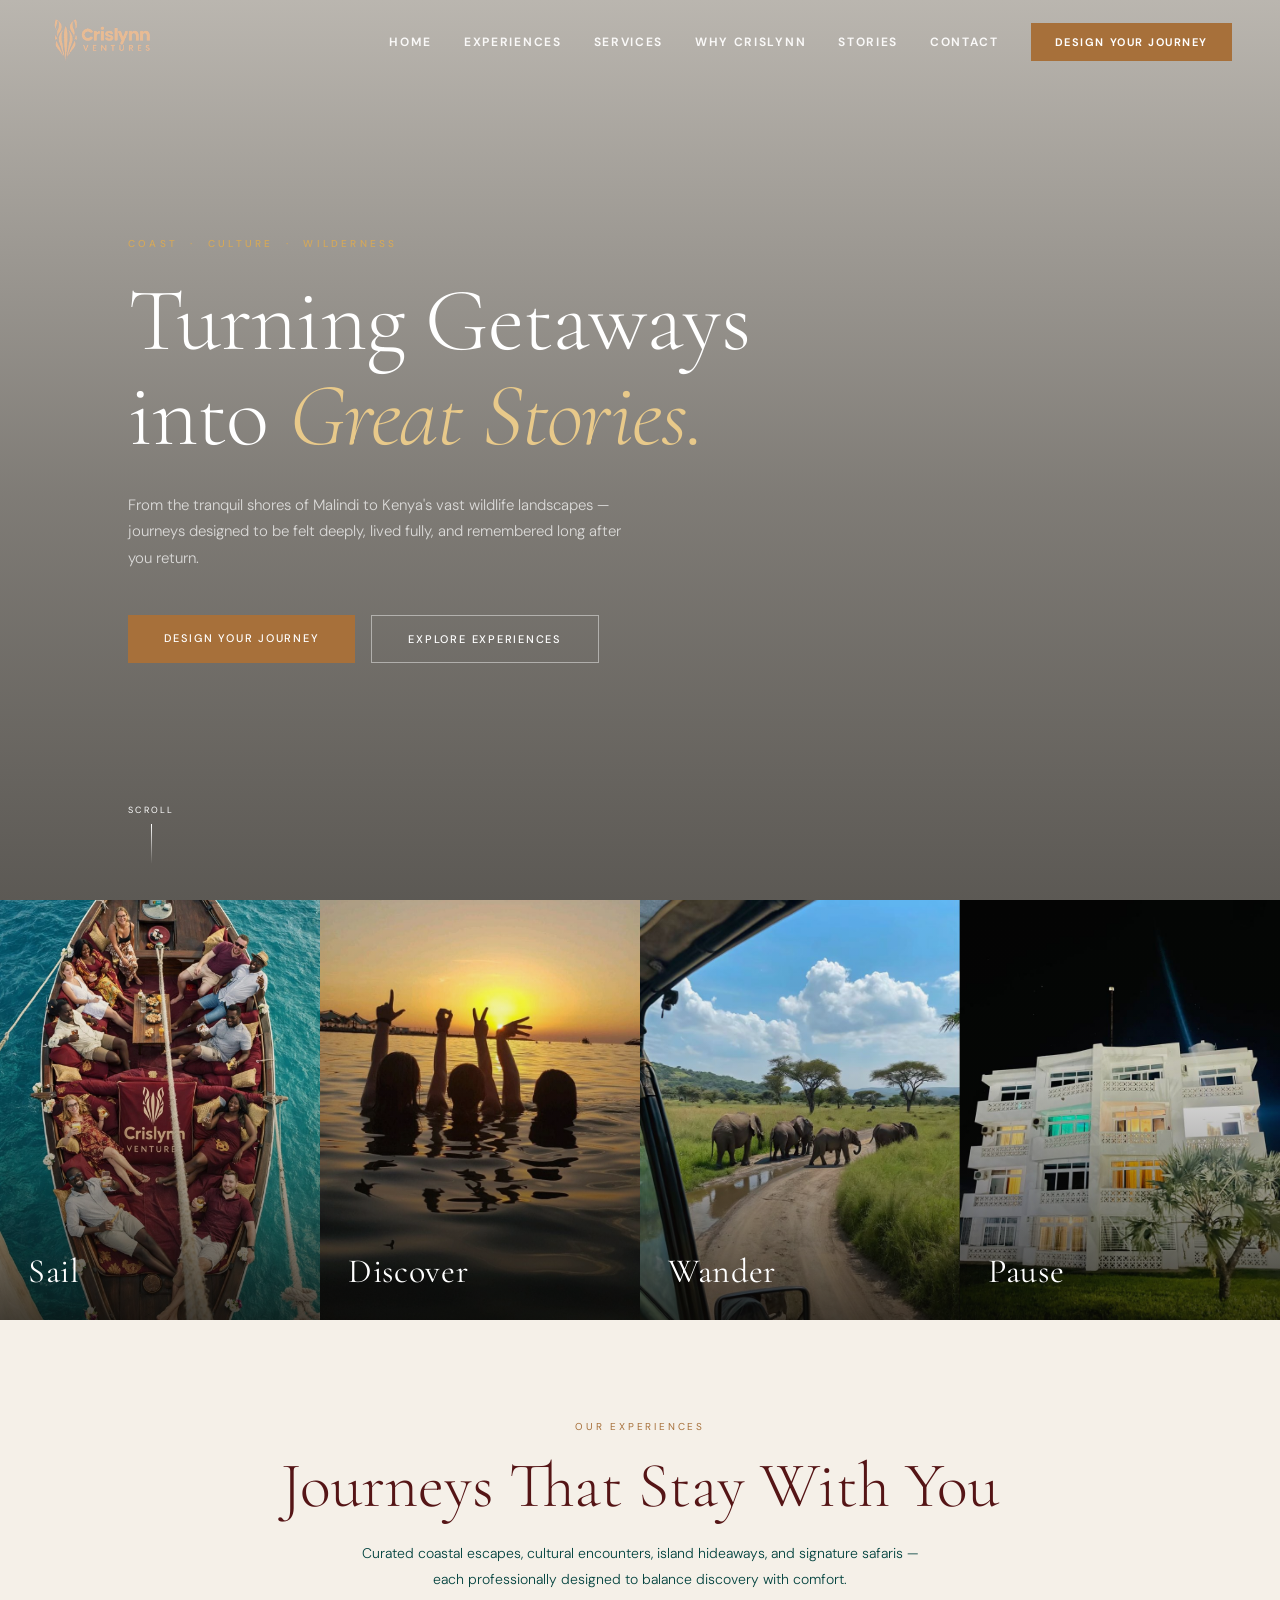
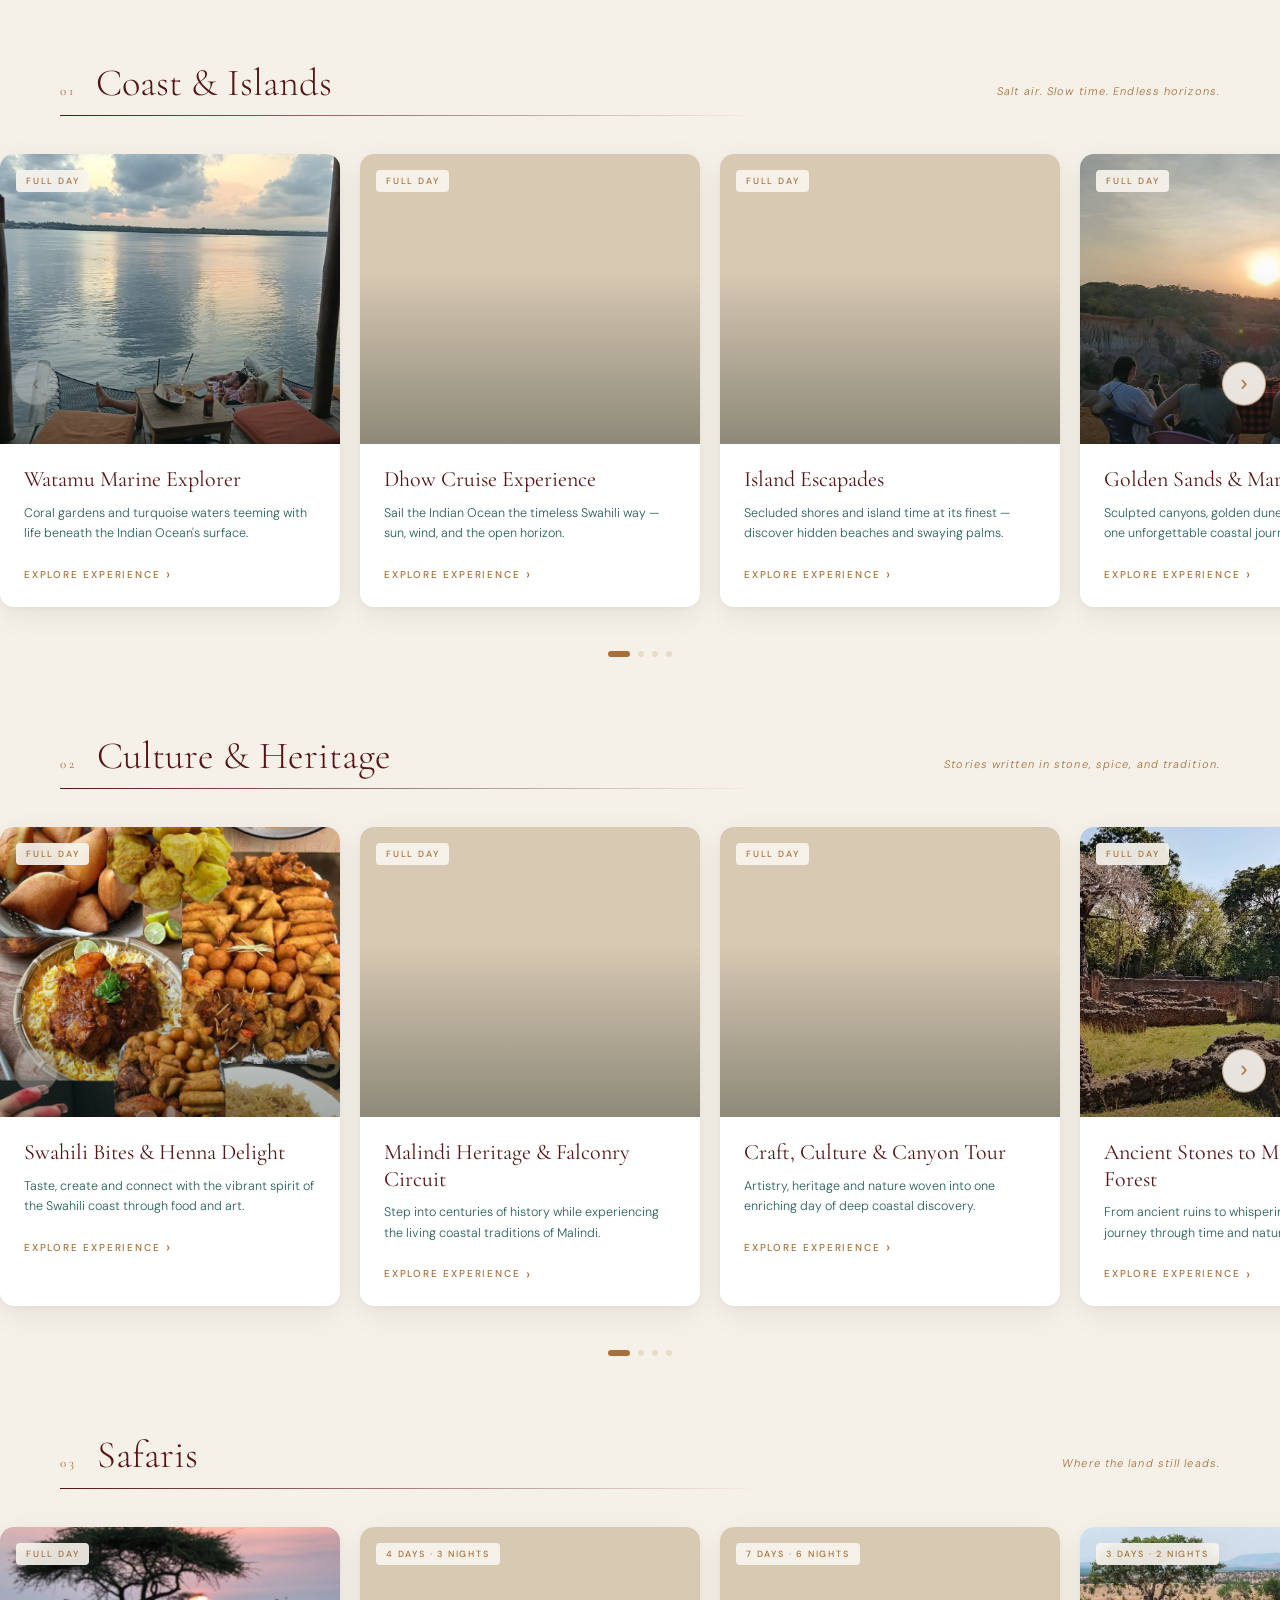
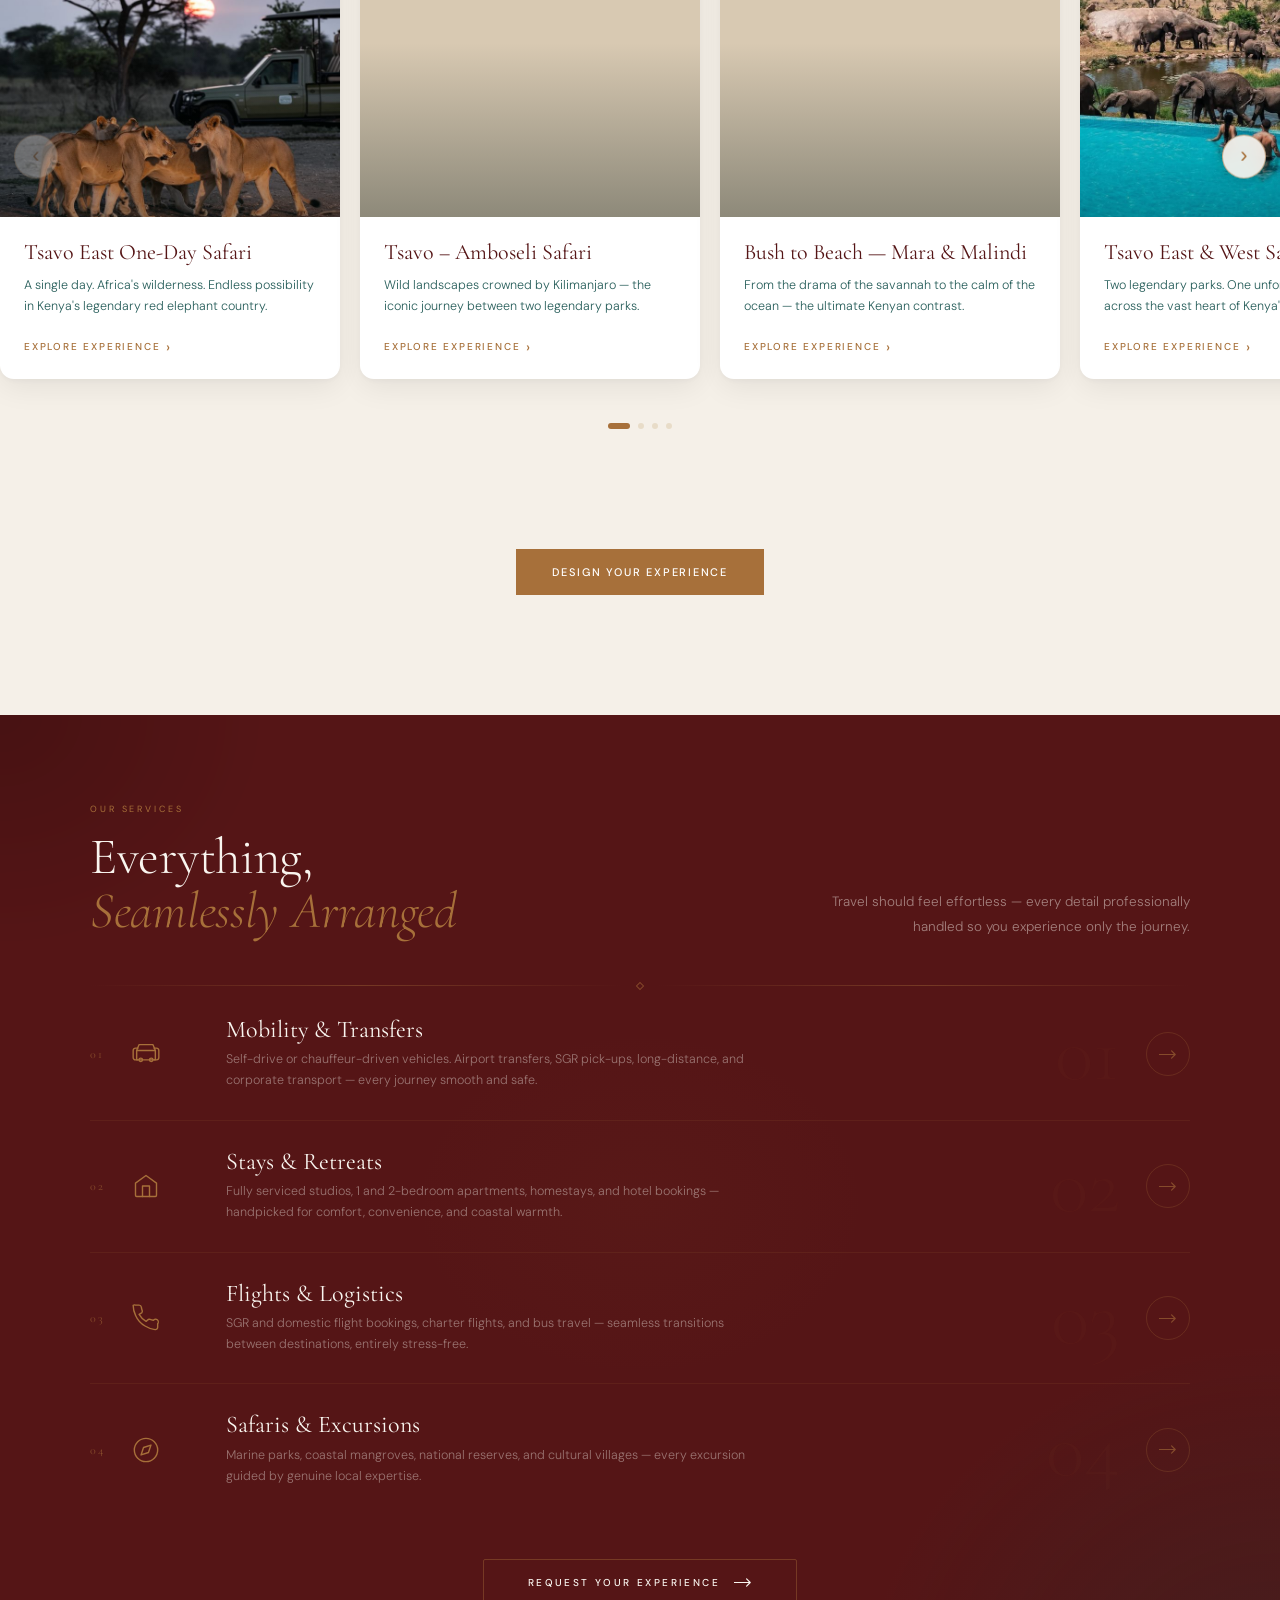
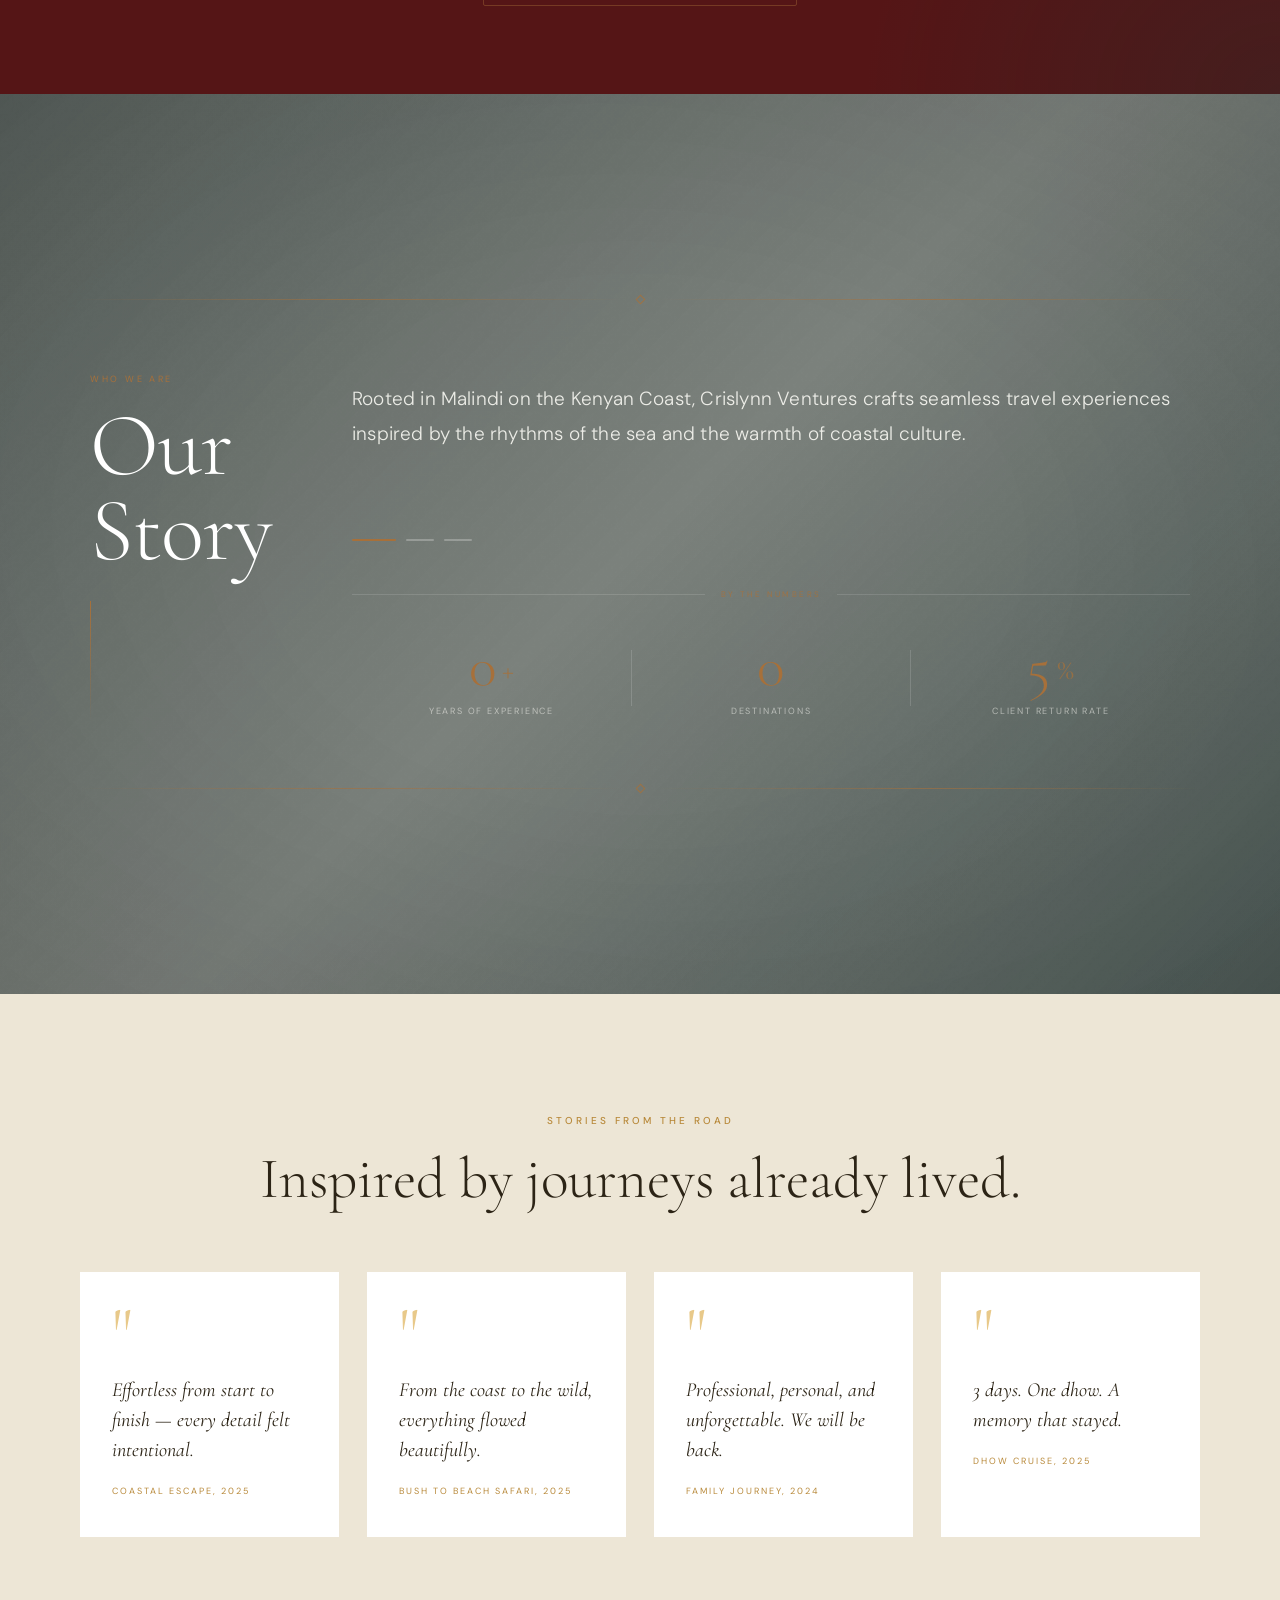
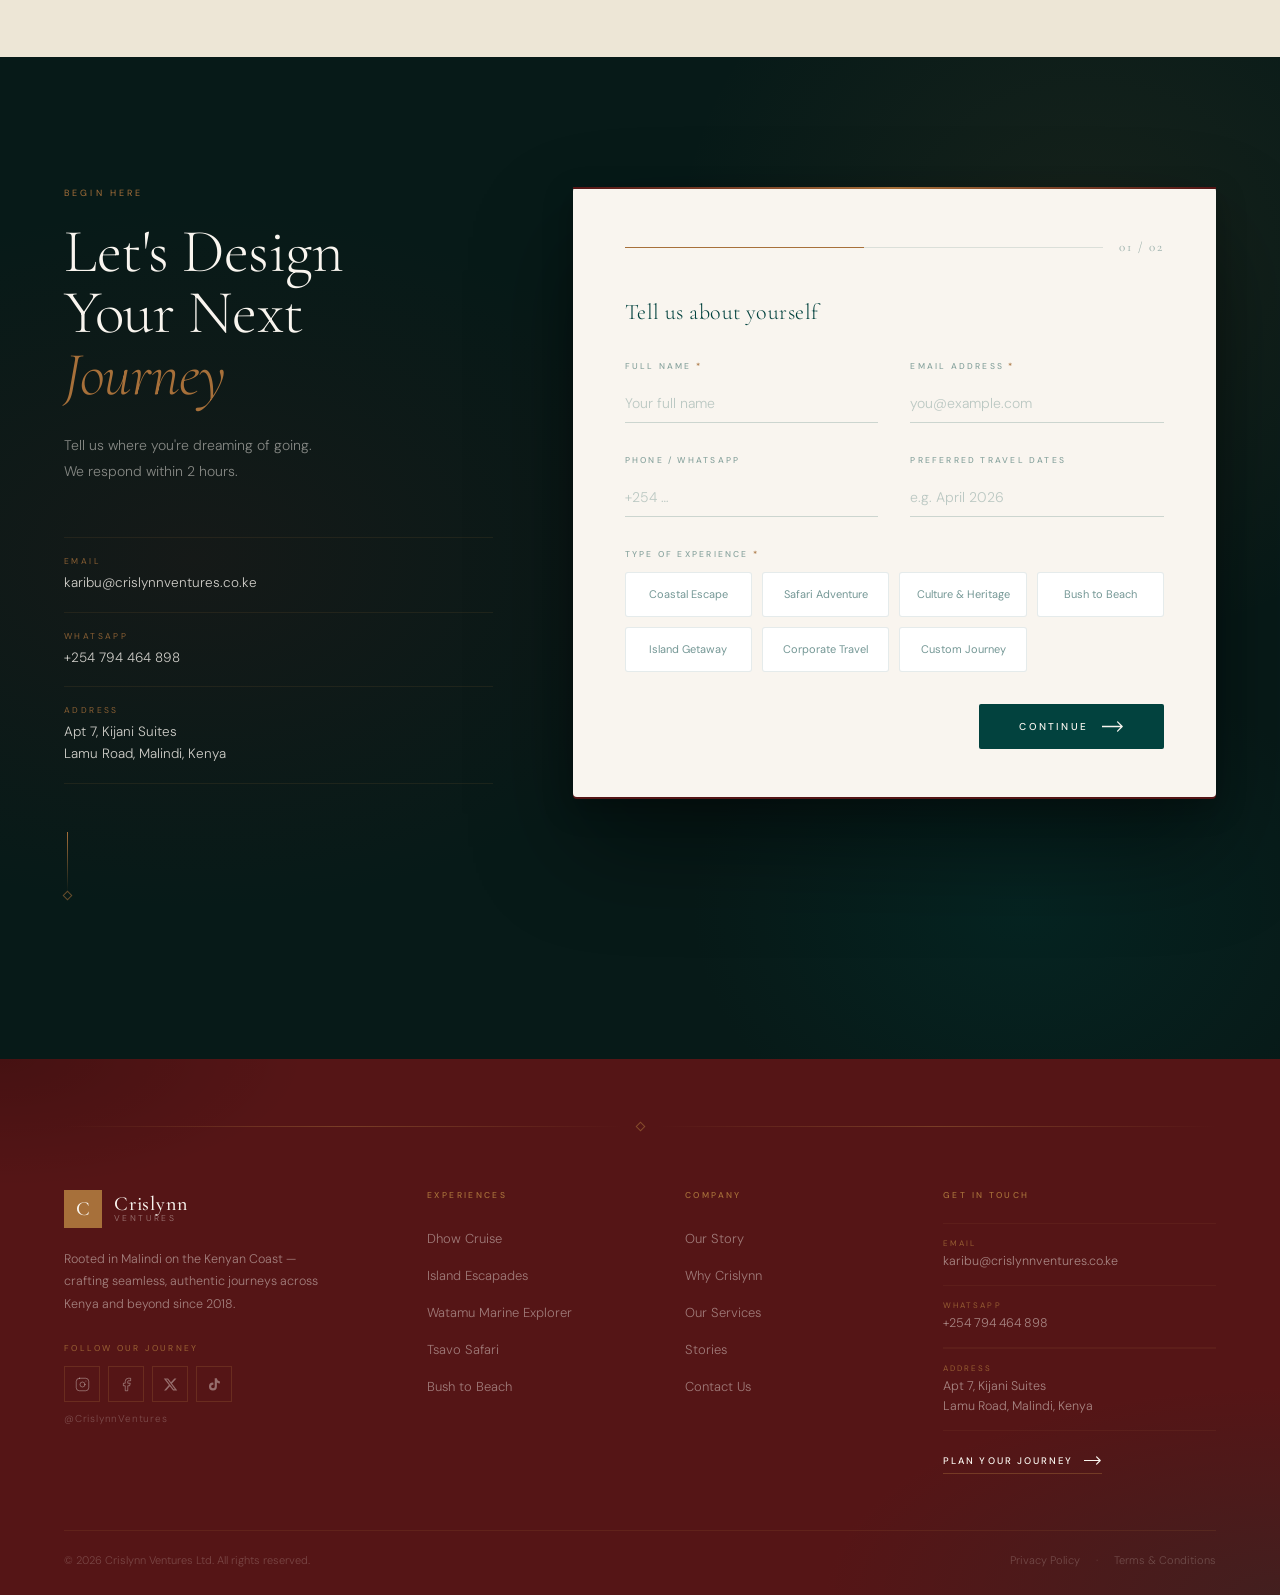
==== index.html @ 4b49f738 "Add files via upload" ====
<!DOCTYPE html>
<html lang="en">
<head>
  <meta charset="UTF-8">
  <meta name="viewport" content="width=device-width, initial-scale=1.0">
  <title>Crislynn Ventures — Turning Getaways into Great Stories</title>
  <link rel="preconnect" href="https://fonts.googleapis.com">
  <link rel="preconnect" href="https://fonts.gstatic.com" crossorigin>
  <link href="https://fonts.googleapis.com/css2?family=Cormorant+Garamond:ital,wght@0,300;0,400;0,500;0,600;1,300;1,400;1,500&family=DM+Sans:ital,opsz,wght@0,9..40,300;0,9..40,400;0,9..40,500;0,9..40,600&display=swap" rel="stylesheet">
  <link rel="stylesheet" href="styles.css">
</head>
<body>

<!-- ── NAVBAR ── -->
<nav id="navbar">
  <div class="nav-logo">
  <img src="images/Crislynn-logo.png" alt="Crislynn Ventures Logo">
  </div>
  <ul class="nav-links">
    <li><a href="#home">Home</a></li>
    <li><a href="#experiences">Experiences</a></li>
    <li><a href="#services">Services</a></li>
    <li><a href="#about">Why Crislynn</a></li>
    <li><a href="#stories">Stories</a></li>
    <li><a href="#contact">Contact</a></li>
    <li><a href="#contact" class="nav-cta">Design Your Journey</a></li>
  </ul>
  <div class="nav-burger" id="navBurger">
    <span></span><span></span><span></span>
  </div>
</nav>

<!-- ── HERO ── -->
<section id="hero">
  <div class="hero-bg">
  <video class="hero-video" autoplay muted loop playsinline>
      <source src="https://www.pexels.com/download/video/6168935/" type="video/mp4">
    </video>
    <div class="hero-video-overlay"></div>
  </div>
  <div class="hero-content">
    <p class="hero-eyebrow">Coast &nbsp;·&nbsp; Culture &nbsp;·&nbsp; Wilderness</p>
    <h1 class="hero-title">Turning Getaways<br>into <em>Great Stories.</em></h1>
    <p class="hero-sub">From the tranquil shores of Malindi to Kenya's vast wildlife landscapes — journeys designed to be felt deeply, lived fully, and remembered long after you return.</p>
    <div class="hero-btns">
      <a href="#contact" class="btn-primary">Design Your Journey</a>
      <a href="#experiences" class="btn-outline">Explore Experiences</a>
    </div>
  </div>
  <div class="hero-scroll">
    <span>Scroll</span>
    <div class="scroll-line"></div>
  </div>
</section>

<!-- ── VISUAL STORYTELLING STRIP ── -->
<section id="visual-strip">
  <div class="strip-grid">
    <div class="strip-card">
      <div class="strip-img" style="background-image:url('images/Sail.jpeg')"></div>
      <div class="strip-overlay"></div>
      <div class="strip-label">Sail</div>
    </div>
    <div class="strip-card">
      <div class="strip-img" style="background-image:url('images/Discover.jpeg')"></div>
      <div class="strip-overlay"></div>
      <div class="strip-label">Discover</div>
    </div>
    <div class="strip-card">
      <div class="strip-img" style="background-image:url('images/Wander.jpg')"></div>
      <div class="strip-overlay"></div>
      <div class="strip-label">Wander</div>
    </div>
    <div class="strip-card">
      <div class="strip-img" style="background-image:url('images/Pause.jpeg')"></div>
      <div class="strip-overlay"></div>
      <div class="strip-label">Pause</div>
    </div>
  </div>
</section>


<!-- ── EXPERIENCES SECTION ── -->
<section id="experiences">

  <!-- Header -->
  <div class="exp-header">
    <span class="exp-eyebrow">Our Experiences</span>
    <h2 class="exp-title">Journeys That Stay With You</h2>
    <p class="exp-intro">Curated coastal escapes, cultural encounters, island hideaways, and signature safaris — each professionally designed to balance discovery with comfort.</p>
  </div>


  <!-- ══════════════════════════════
       01 · COAST & ISLANDS
  ══════════════════════════════ -->
  <div class="exp-category" data-cat="0">
    <div class="exp-cat-header">
      <span class="exp-cat-num">01</span>
      <h3 class="exp-cat-title">Coast &amp; Islands</h3>
      <span class="exp-cat-tagline">Salt air. Slow time. Endless horizons.</span>
    </div>

    <div class="exp-slider-wrap">
      <button class="exp-arrow left" data-cat="0" onclick="slide(0,-1)">&#8249;</button>

      <div class="exp-track" id="track-0"
           onmousedown="dragStart(event,0)"
           onmousemove="dragMove(event,0)"
           onmouseup="dragEnd(0)"
           onmouseleave="dragEnd(0)"
           ontouchstart="touchStart(event,0)"
           ontouchmove="touchMove(event,0)"
           ontouchend="dragEnd(0)">

        <!-- CARD 1 -->
        <div class="exp-card">
          <div class="exp-media">
            <img class="exp-media-img" src="images/Watamu.jpeg" alt="Watamu Marine Explorer">
            <span class="exp-tag">Full Day</span>
          </div>
          <div class="exp-body">
            <h4 class="exp-card-title">Watamu Marine Explorer</h4>
            <p class="exp-card-desc">Coral gardens and turquoise waters teeming with life beneath the Indian Ocean's surface.</p>
            <a class="exp-link" href="WatamuMarineExplorer.html">Explore Experience <span class="exp-link-arrow">&#8250;</span></a>
          </div>
        </div>

        <!-- CARD 2 -->
        <div class="exp-card">
          <div class="exp-media">
            <video class="exp-media-img" autoplay muted loop playsinline>
              <source src="https://www.pexels.com/download/video/11025496/" type="video/mp4">
            </video>
            <span class="exp-tag">Full Day</span>
          </div>
          <div class="exp-body">
            <h4 class="exp-card-title">Dhow Cruise Experience</h4>
            <p class="exp-card-desc">Sail the Indian Ocean the timeless Swahili way — sun, wind, and the open horizon.</p>
            <a class="exp-link" href="dhowsCruiseExp.html">Explore Experience <span class="exp-link-arrow">&#8250;</span></a>
          </div>
        </div>

        <!-- CARD 3 -->
        <div class="exp-card">
          <div class="exp-media">
            <video class="exp-media-img" autoplay muted loop playsinline>
              <source src="https://www.pexels.com/download/video/17968553/" type="video/mp4">
            </video>
            <span class="exp-tag">Full Day</span>
          </div>
          <div class="exp-body">
            <h4 class="exp-card-title">Island Escapades</h4>
            <p class="exp-card-desc">Secluded shores and island time at its finest — discover hidden beaches and swaying palms.</p>
            <a class="exp-link" href="IslandEscapades.html">Explore Experience <span class="exp-link-arrow">&#8250;</span></a>
          </div>
        </div>

        <!-- CARD 4 -->
        <div class="exp-card">
          <div class="exp-media">
            <img class="exp-media-img" src="images/Marafa.jpeg" alt="Golden Sands & Marafa Sand Dunes">
            <span class="exp-tag">Full Day</span>
          </div>
          <div class="exp-body">
            <h4 class="exp-card-title">Golden Sands &amp; Marafa Dunes</h4>
            <p class="exp-card-desc">Sculpted canyons, golden dunes, and island calm — one unforgettable coastal journey.</p>
            <a class="exp-link" href="goldenSandsAndMarafaAdventure.html">Explore Experience <span class="exp-link-arrow">&#8250;</span></a>
          </div>
        </div>

      </div>

      <button class="exp-arrow right" data-cat="0" onclick="slide(0,1)">&#8250;</button>
    </div>
    <div class="exp-progress" id="dots-0"></div>
  </div>


  <!-- ══════════════════════════════
       02 · CULTURE & HERITAGE
  ══════════════════════════════ -->
  <div class="exp-category" data-cat="1">
    <div class="exp-cat-header">
      <span class="exp-cat-num">02</span>
      <h3 class="exp-cat-title">Culture &amp; Heritage</h3>
      <span class="exp-cat-tagline">Stories written in stone, spice, and tradition.</span>
    </div>

    <div class="exp-slider-wrap">
      <button class="exp-arrow left" data-cat="1" onclick="slide(1,-1)">&#8249;</button>

      <div class="exp-track" id="track-1"
           onmousedown="dragStart(event,1)"
           onmousemove="dragMove(event,1)"
           onmouseup="dragEnd(1)"
           onmouseleave="dragEnd(1)"
           ontouchstart="touchStart(event,1)"
           ontouchmove="touchMove(event,1)"
           ontouchend="dragEnd(1)">

        <!-- CARD 1 -->
        <div class="exp-card">
          <div class="exp-media">
            <img class="exp-media-img" src="images/Swahilifood.jpeg" alt="Swahili Bites & Henna Delight">
            <span class="exp-tag">Full Day</span>
          </div>
          <div class="exp-body">
            <h4 class="exp-card-title">Swahili Bites &amp; Henna Delight</h4>
            <p class="exp-card-desc">Taste, create and connect with the vibrant spirit of the Swahili coast through food and art.</p>
            <a class="exp-link" href="swahilibites.html">Explore Experience <span class="exp-link-arrow">&#8250;</span></a>
          </div>
        </div>

        <!-- CARD 2 -->
        <div class="exp-card">
          <div class="exp-media">
            <video class="exp-media-img" autoplay muted loop playsinline>
              <source src="videos/MalindiCulture.mp4" type="video/mp4">
            </video>
            <span class="exp-tag">Full Day</span>
          </div>
          <div class="exp-body">
            <h4 class="exp-card-title">Malindi Heritage &amp; Falconry Circuit</h4>
            <p class="exp-card-desc">Step into centuries of history while experiencing the living coastal traditions of Malindi.</p>
            <a class="exp-link" href="Malindiheritage.html">Explore Experience <span class="exp-link-arrow">&#8250;</span></a>
          </div>
        </div>

        <!-- CARD 3 -->
        <div class="exp-card">
          <div class="exp-media">
            <video class="exp-media-img" autoplay muted loop playsinline>
              <source src="https://www.pexels.com/download/video/3967167/" type="video/mp4">
            </video>
            <span class="exp-tag">Full Day</span>
          </div>
          <div class="exp-body">
            <h4 class="exp-card-title">Craft, Culture &amp; Canyon Tour</h4>
            <p class="exp-card-desc">Artistry, heritage and nature woven into one enriching day of deep coastal discovery.</p>
            <a class="exp-link" href="CraftCultureCanyon.html">Explore Experience <span class="exp-link-arrow">&#8250;</span></a>
          </div>
        </div>

        <!-- CARD 4 -->
        <div class="exp-card">
          <div class="exp-media">
            <img class="exp-media-img" src="images/Ancientstones.jpeg" alt="Ancient Stones to Mangrove Forest">
            <span class="exp-tag">Full Day</span>
          </div>
          <div class="exp-body">
            <h4 class="exp-card-title">Ancient Stones to Mangrove Forest</h4>
            <p class="exp-card-desc">From ancient ruins to whispering mangroves — a journey through time and nature combined.</p>
            <a class="exp-link" href="ancientStones.html">Explore Experience <span class="exp-link-arrow">&#8250;</span></a>
          </div>
        </div>

      </div>

      <button class="exp-arrow right" data-cat="1" onclick="slide(1,1)">&#8250;</button>
    </div>
    <div class="exp-progress" id="dots-1"></div>
  </div>


  <!-- ══════════════════════════════
       03 · SAFARIS
  ══════════════════════════════ -->
  <div class="exp-category" data-cat="2">
    <div class="exp-cat-header">
      <span class="exp-cat-num">03</span>
      <h3 class="exp-cat-title">Safaris</h3>
      <span class="exp-cat-tagline">Where the land still leads.</span>
    </div>

    <div class="exp-slider-wrap">
      <button class="exp-arrow left" data-cat="2" onclick="slide(2,-1)">&#8249;</button>

      <div class="exp-track" id="track-2"
           onmousedown="dragStart(event,2)"
           onmousemove="dragMove(event,2)"
           onmouseup="dragEnd(2)"
           onmouseleave="dragEnd(2)"
           ontouchstart="touchStart(event,2)"
           ontouchmove="touchMove(event,2)"
           ontouchend="dragEnd(2)">

        <!-- CARD 1 -->
        <div class="exp-card">
          <div class="exp-media">
            <img class="exp-media-img" src="images/Tsavoeast.jpg" alt="Tsavo East One-Day Safari">
            <span class="exp-tag">Full Day</span>
          </div>
          <div class="exp-body">
            <h4 class="exp-card-title">Tsavo East One-Day Safari</h4>
            <p class="exp-card-desc">A single day. Africa's wilderness. Endless possibility in Kenya's legendary red elephant country.</p>
            <a class="exp-link" href="TsavoEast.html">Explore Experience <span class="exp-link-arrow">&#8250;</span></a>
          </div>
        </div>

        <!-- CARD 2 -->
        <div class="exp-card">
          <div class="exp-media">
            <video class="exp-media-img" autoplay muted loop playsinline>
              <source src="videos/Amboseli.mp4" type="video/mp4">
            </video>
            <span class="exp-tag">4 days &middot; 3 nights</span>
          </div>
          <div class="exp-body">
            <h4 class="exp-card-title">Tsavo – Amboseli Safari</h4>
            <p class="exp-card-desc">Wild landscapes crowned by Kilimanjaro — the iconic journey between two legendary parks.</p>
            <a class="exp-link" href="tsavoAmboseli.html">Explore Experience <span class="exp-link-arrow">&#8250;</span></a>
          </div>
        </div>

        <!-- CARD 3 -->
        <div class="exp-card">
          <div class="exp-media">
            <video class="exp-media-img" autoplay muted loop playsinline>
              <source src="videos/Maasaimara.mp4" type="video/mp4">
            </video>
            <span class="exp-tag">7 days &middot; 6 nights</span>
          </div>
          <div class="exp-body">
            <h4 class="exp-card-title">Bush to Beach — Mara &amp; Malindi</h4>
            <p class="exp-card-desc">From the drama of the savannah to the calm of the ocean — the ultimate Kenyan contrast.</p>
            <a class="exp-link" href="bushToBeachSafiris.html">Explore Experience <span class="exp-link-arrow">&#8250;</span></a>
          </div>
        </div>

        <!-- CARD 4 -->
        <div class="exp-card">
          <div class="exp-media">
            <img class="exp-media-img" src="images/TsavoEastandWest.jpg" alt="Tsavo East & West Safari">
            <span class="exp-tag">3 days &middot; 2 nights</span>
          </div>
          <div class="exp-body">
            <h4 class="exp-card-title">Tsavo East &amp; West Safari</h4>
            <p class="exp-card-desc">Two legendary parks. One unforgettable safari across the vast heart of Kenya's wilderness.</p>
            <a class="exp-link" href="TsavoEastWest.html">Explore Experience <span class="exp-link-arrow">&#8250;</span></a>
          </div>
        </div>

      </div>

      <button class="exp-arrow right" data-cat="2" onclick="slide(2,1)">&#8250;</button>
    </div>
    <div class="exp-progress" id="dots-2"></div>
  </div>


  <!-- CTA -->
  <div class="exp-cta">
    <a href="#contact" class="btn-primary">Design Your Experience</a>
  </div>

</section>

<!-- ════════════════════════════════════════════
     SERVICES SECTION — Luxury Redesign
     Background #551516 · Gold #a7703a · Green #02423e
════════════════════════════════════════════ -->

<section id="services">

  <!-- Ambient depth layers -->
  <div class="sv-ambient"></div>

  <div class="sv-wrap">

    <!-- ── Header ── -->
    <div class="sv-header">
      <div class="sv-header-left">
        <span class="sv-eyebrow">Our Services</span>
        <h2 class="sv-title">Everything,<br><em>Seamlessly Arranged</em></h2>
      </div>
      <p class="sv-sub">Travel should feel effortless — every detail professionally handled so you experience only the journey.</p>
    </div>

    <!-- ── Divider ── -->
    <div class="sv-rule">
      <span class="sv-rule-line"></span>
      <span class="sv-rule-diamond"></span>
      <span class="sv-rule-line"></span>
    </div>

    <!-- ── Service rows ── -->
    <div class="sv-list">

      <!-- 01 -->
      <div class="sv-item" tabindex="0">
        <div class="sv-item-left">
          <span class="sv-num">01</span>
          <div class="sv-icon">
            <!-- Car / mobility -->
            <svg viewBox="0 0 24 24" fill="none" stroke="currentColor" stroke-width="1.2" stroke-linecap="round" stroke-linejoin="round">
              <path d="M5 17H3a2 2 0 0 1-2-2V9a2 2 0 0 1 2-2h2"/>
              <path d="M19 17h2a2 2 0 0 0 2-2V9a2 2 0 0 0-2-2h-2"/>
              <path d="M4 9l2-5h12l2 5"/>
              <path d="M4 9h16v8H4z"/>
              <circle cx="7.5" cy="17" r="1.5"/>
              <circle cx="16.5" cy="17" r="1.5"/>
            </svg>
          </div>
        </div>
        <div class="sv-item-body">
          <h4 class="sv-name">Mobility &amp; Transfers</h4>
          <p class="sv-desc">Self-drive or chauffeur-driven vehicles. Airport transfers, SGR pick-ups, long-distance, and corporate transport — every journey smooth and safe.</p>
        </div>
        <div class="sv-item-right">
          <a href="#contact" class="sv-link" aria-label="Enquire about Mobility & Transfers">
            <svg viewBox="0 0 20 10" fill="none">
              <path d="M0 5h18M14 1l4 4-4 4" stroke="currentColor" stroke-width="1.3" stroke-linecap="round" stroke-linejoin="round"/>
            </svg>
          </a>
        </div>
        <span class="sv-watermark">01</span>
      </div>

      <div class="sv-divider"></div>

      <!-- 02 -->
      <div class="sv-item" tabindex="0">
        <div class="sv-item-left">
          <span class="sv-num">02</span>
          <div class="sv-icon">
            <!-- Home / stays -->
            <svg viewBox="0 0 24 24" fill="none" stroke="currentColor" stroke-width="1.2" stroke-linecap="round" stroke-linejoin="round">
              <path d="M3 9.5L12 3l9 6.5V20a1 1 0 0 1-1 1H4a1 1 0 0 1-1-1V9.5z"/>
              <path d="M9 21V12h6v9"/>
            </svg>
          </div>
        </div>
        <div class="sv-item-body">
          <h4 class="sv-name">Stays &amp; Retreats</h4>
          <p class="sv-desc">Fully serviced studios, 1 and 2-bedroom apartments, homestays, and hotel bookings — handpicked for comfort, convenience, and coastal warmth.</p>
        </div>
        <div class="sv-item-right">
          <a href="#contact" class="sv-link" aria-label="Enquire about Stays & Retreats">
            <svg viewBox="0 0 20 10" fill="none">
              <path d="M0 5h18M14 1l4 4-4 4" stroke="currentColor" stroke-width="1.3" stroke-linecap="round" stroke-linejoin="round"/>
            </svg>
          </a>
        </div>
        <span class="sv-watermark">02</span>
      </div>

      <div class="sv-divider"></div>

      <!-- 03 -->
      <div class="sv-item" tabindex="0">
        <div class="sv-item-left">
          <span class="sv-num">03</span>
          <div class="sv-icon">
            <!-- Plane / flights -->
            <svg viewBox="0 0 24 24" fill="none" stroke="currentColor" stroke-width="1.2" stroke-linecap="round" stroke-linejoin="round">
              <path d="M22 16.92v3a2 2 0 0 1-2.18 2 19.79 19.79 0 0 1-8.63-3.07A19.5 19.5 0 0 1 3.07 9.8 19.79 19.79 0 0 1 .99 1.17 2 2 0 0 1 3 .99h3a2 2 0 0 1 2 1.72c.13.96.36 1.9.7 2.81a2 2 0 0 1-.45 2.11L6.09 8.91a16 16 0 0 0 6 6l1.27-1.27a2 2 0 0 1 2.11-.45c.91.34 1.85.57 2.81.7A2 2 0 0 1 22 16.92z"/>
            </svg>
          </div>
        </div>
        <div class="sv-item-body">
          <h4 class="sv-name">Flights &amp; Logistics</h4>
          <p class="sv-desc">SGR and domestic flight bookings, charter flights, and bus travel — seamless transitions between destinations, entirely stress-free.</p>
        </div>
        <div class="sv-item-right">
          <a href="#contact" class="sv-link" aria-label="Enquire about Flights & Logistics">
            <svg viewBox="0 0 20 10" fill="none">
              <path d="M0 5h18M14 1l4 4-4 4" stroke="currentColor" stroke-width="1.3" stroke-linecap="round" stroke-linejoin="round"/>
            </svg>
          </a>
        </div>
        <span class="sv-watermark">03</span>
      </div>

      <div class="sv-divider"></div>

      <!-- 04 -->
      <div class="sv-item" tabindex="0">
        <div class="sv-item-left">
          <span class="sv-num">04</span>
          <div class="sv-icon">
            <!-- Compass / safaris -->
            <svg viewBox="0 0 24 24" fill="none" stroke="currentColor" stroke-width="1.2" stroke-linecap="round" stroke-linejoin="round">
              <circle cx="12" cy="12" r="10"/>
              <polygon points="16.24,7.76 14.12,14.12 7.76,16.24 9.88,9.88"/>
            </svg>
          </div>
        </div>
        <div class="sv-item-body">
          <h4 class="sv-name">Safaris &amp; Excursions</h4>
          <p class="sv-desc">Marine parks, coastal mangroves, national reserves, and cultural villages — every excursion guided by genuine local expertise.</p>
        </div>
        <div class="sv-item-right">
          <a href="#contact" class="sv-link" aria-label="Enquire about Safaris & Excursions">
            <svg viewBox="0 0 20 10" fill="none">
              <path d="M0 5h18M14 1l4 4-4 4" stroke="currentColor" stroke-width="1.3" stroke-linecap="round" stroke-linejoin="round"/>
            </svg>
          </a>
        </div>
        <span class="sv-watermark">04</span>
      </div>

    </div>

    <!-- ── CTA ── -->
    <div class="sv-cta">
      <a href="#contact" class="sv-cta-btn">
        <span>Request Your Experience</span>
        <svg viewBox="0 0 20 10" fill="none">
          <path d="M0 5h18M14 1l4 4-4 4" stroke="currentColor" stroke-width="1.3" stroke-linecap="round" stroke-linejoin="round"/>
        </svg>
      </a>
    </div>

  </div>
</section>

<!-- ══════════════════════════════════════════════
     ABOUT SECTION
     Paste this block in place of your old #about
══════════════════════════════════════════════ -->

<section id="about">

  <!-- ── Cinematic Video Background ── -->
  <div class="about-video-wrap">
    <video class="about-video" autoplay muted loop playsinline preload="auto">
      <source src="https://www.pexels.com/download/video/13132357/" type="video/mp4">
    </video>
    <!-- Layered overlays for depth & readability -->
    <div class="about-overlay-base"></div>
    <div class="about-overlay-vignette"></div>
    <div class="about-overlay-grain"></div>
  </div>

  <!-- ── Decorative rule top ── -->
  <div class="about-rule-top">
    <span class="about-rule-line"></span>
    <span class="about-rule-diamond"></span>
    <span class="about-rule-line"></span>
  </div>

  <div class="about-inner">

    <!-- ── Left column: eyebrow + title + line ── -->
    <div class="about-left">
      <span class="about-eyebrow">Who We Are</span>
      <h2 class="about-heading">Our<br>Story</h2>
      <div class="about-vert-rule"></div>
    </div>

    <!-- ── Right column: rotating story + stats ── -->
    <div class="about-right">

      <!-- Story slides -->
      <div class="about-story-wrap" id="aboutStoryWrap">

        <div class="about-slide active" data-index="0">
          <p>Rooted in Malindi on the Kenyan Coast, Crislynn Ventures crafts seamless travel experiences inspired by the rhythms of the sea and the warmth of coastal culture.</p>
        </div>

        <div class="about-slide" data-index="1">
          <p>Our deep connection to the coast allows us to curate journeys that feel authentic, immersive, and truly unforgettable — beyond what any guidebook can offer.</p>
        </div>

        <div class="about-slide" data-index="2">
          <p>From curated mobility to hand-picked accommodations and unique cultural experiences, every journey is designed with extraordinary care.</p>
        </div>

      </div>

      <!-- Slide nav dots -->
      <div class="about-slide-nav" id="aboutSlideNav">
        <button class="about-dot active" data-slide="0" aria-label="Story 1"></button>
        <button class="about-dot" data-slide="1" aria-label="Story 2"></button>
        <button class="about-dot" data-slide="2" aria-label="Story 3"></button>
      </div>

      <!-- Divider -->
      <div class="about-stat-divider">
        <span></span>
        <span class="about-stat-divider-label">By The Numbers</span>
        <span></span>
      </div>

      <!-- Stats row -->
      <div class="about-stats" id="aboutStats">

        <div class="about-stat">
          <span class="about-stat-num">
            <span class="counter" data-target="8">0</span>
          </span>
          <span class="about-stat-suffix">+</span>
          <small class="about-stat-label">Years of Experience</small>
        </div>

        <div class="about-stat-sep"></div>

        <div class="about-stat">
          <span class="about-stat-num">
            <span class="counter" data-target="12">0</span>
          </span>
          <span class="about-stat-suffix"></span>
          <small class="about-stat-label">Destinations</small>
        </div>

        <div class="about-stat-sep"></div>

        <div class="about-stat">
          <span class="about-stat-num">
            <span class="counter" data-target="98">0</span>
          </span>
          <span class="about-stat-suffix">%</span>
          <small class="about-stat-label">Client Return Rate</small>
        </div>

      </div>

    </div>
  </div>

  <!-- ── Decorative rule bottom ── -->
  <div class="about-rule-bottom">
    <span class="about-rule-line"></span>
    <span class="about-rule-diamond"></span>
    <span class="about-rule-line"></span>
  </div>

</section>

<!-- ── WHY US ── 
<section id="why-us">
  <p class="section-eyebrow reveal">The Crislynn Difference</p>
  <h2 class="section-title reveal reveal-delay-1">Thoughtfully Designed.<br>Professionally Delivered.</h2>
  <div class="pillars-grid">
    <div class="pillar reveal">
      <div class="pillar-icon">
        <svg viewBox="0 0 24 24" fill="none" stroke="currentColor" stroke-width="1.5"><path d="M4 6h16M4 10h10M4 14h7M4 18h4"/></svg>
      </div>
      <div class="pillar-dot"></div>
      <div class="pillar-name">Tailored, Never Templated</div>
      <p class="pillar-desc">Every journey is crafted from scratch around your pace, style, and interests — never off a shelf.</p>
    </div>
    <div class="pillar reveal reveal-delay-1">
      <div class="pillar-icon">
        <svg viewBox="0 0 24 24" fill="none" stroke="currentColor" stroke-width="1.5"><path d="M12 3C8 3 4 7 4 12c0 3 1.5 5.5 4 7M12 3c4 0 8 4 8 9 0 3-1.5 5.5-4 7M12 3v18M4 12h16"/></svg>
      </div>
      <div class="pillar-dot"></div>
      <div class="pillar-name">Coastal Roots, National Reach</div>
      <p class="pillar-desc">Our foundation in the coast ensures authenticity, while our offerings span Kenya and beyond.</p>
    </div>
    <div class="pillar reveal reveal-delay-2">
      <div class="pillar-icon">
        <svg viewBox="0 0 24 24" fill="none" stroke="currentColor" stroke-width="1.5"><path d="M17 21v-2a4 4 0 00-4-4H5a4 4 0 00-4 4v2"/><circle cx="9" cy="7" r="4"/><path d="M23 21v-2a4 4 0 00-3-3.87M16 3.13a4 4 0 010 7.75"/></svg>
      </div>
      <div class="pillar-dot"></div>
      <div class="pillar-name">Trusted Local Partners</div>
      <p class="pillar-desc">Carefully selected guides and partners who share our commitment to safety, comfort, and authenticity.</p>
    </div>
    <div class="pillar reveal reveal-delay-3">
      <div class="pillar-icon">
        <svg viewBox="0 0 24 24" fill="none" stroke="currentColor" stroke-width="1.5"><circle cx="12" cy="12" r="9"/><path d="M12 7v5l3 3"/></svg>
      </div>
      <div class="pillar-dot"></div>
      <div class="pillar-name">Seamless from Start to Finish</div>
      <p class="pillar-desc">Mobility, stays, flights, and excursions — all handled under one trusted brand so you arrive fully present.</p>
    </div>
  </div>
</section>
-->

<!-- ── STORIES ── -->
<section id="stories">
  <div class="stories-inner">
    <p class="section-eyebrow reveal">Stories From the Road</p>
    <h2 class="section-title reveal reveal-delay-1">Inspired by journeys already lived.</h2>
    <div class="stories-grid">
      <div class="story-quote reveal">
        <div class="quote-mark">"</div>
        <p class="quote-text">Effortless from start to finish — every detail felt intentional.</p>
        <div class="quote-source">Coastal Escape, 2025</div>
      </div>
      <div class="story-quote reveal reveal-delay-1">
        <div class="quote-mark">"</div>
        <p class="quote-text">From the coast to the wild, everything flowed beautifully.</p>
        <div class="quote-source">Bush to Beach Safari, 2025</div>
      </div>
      <div class="story-quote reveal reveal-delay-2">
        <div class="quote-mark">"</div>
        <p class="quote-text">Professional, personal, and unforgettable. We will be back.</p>
        <div class="quote-source">Family Journey, 2024</div>
      </div>
      <div class="story-quote reveal reveal-delay-3">
        <div class="quote-mark">"</div>
        <p class="quote-text">3 days. One dhow. A memory that stayed.</p>
        <div class="quote-source">Dhow Cruise, 2025</div>
      </div>
    </div>
  </div>
</section>

<!-- ════════════════════════════════════════════════════
     CONTACT SECTION — Luxury Redesign
     Email via FormSubmit.co (zero backend).
     First submission triggers a one-time activation
     email to karibu@crislynnventures.co.ke — click it.
     Every subsequent submission arrives as a formatted
     table with all client details clearly labelled.
════════════════════════════════════════════════════ -->

<section id="contact">

  <!-- Ambient background texture -->
  <div class="ct-ambient"></div>

  <div class="ct-wrap">

    <!-- ══════════════════════════
         LEFT — Editorial panel
    ══════════════════════════ -->
    <div class="ct-left">

      <div class="ct-left-inner">
        <span class="ct-eyebrow">Begin Here</span>

        <h2 class="ct-heading">
          Let's Design<br>
          Your Next<br>
          <span class="ct-heading-italic">Journey</span>
        </h2>

        <p class="ct-tagline">
          Tell us where you're dreaming of going.<br>
          We respond within 2 hours.
        </p>

        <div class="ct-info-block">

          <a class="ct-info-row" href="mailto:karibu@crislynnventures.co.ke">
            <span class="ct-info-label">Email</span>
            <span class="ct-info-value">karibu@crislynnventures.co.ke</span>
          </a>

          <a class="ct-info-row" href="https://wa.me/254794464898" target="_blank" rel="noopener">
            <span class="ct-info-label">WhatsApp</span>
            <span class="ct-info-value">+254 794 464 898</span>
          </a>

          <div class="ct-info-row">
            <span class="ct-info-label">Address</span>
            <span class="ct-info-value">Apt 7, Kijani Suites<br>Lamu Road, Malindi, Kenya</span>
          </div>

        </div>

        <!-- Decorative vertical ornament -->
        <div class="ct-ornament">
          <span class="ct-ornament-line"></span>
          <span class="ct-ornament-diamond"></span>
          <span class="ct-ornament-line ct-ornament-line--short"></span>
        </div>

      </div>
    </div>

    <!-- ══════════════════════════
         RIGHT — Form
    ══════════════════════════ -->
    <div class="ct-right">
      <div class="ct-form-card">

        <!-- Step indicator -->
        <div class="ct-step-bar">
          <div class="ct-step-track">
            <div class="ct-step-fill" id="ctFill"></div>
          </div>
          <span class="ct-step-label" id="ctStepLbl">01 / 02</span>
        </div>

        <form
          id="ctForm"
          action="https://formsubmit.co/karibu@crislynnventures.co.ke"
          method="POST"
          novalidate>

          <!-- FormSubmit config -->
          <input type="hidden" name="_subject"  value="New Journey Enquiry — Crislynn Ventures">
          <input type="hidden" name="_template" value="table">
          <input type="hidden" name="_captcha"  value="false">
          <input type="text"   name="_honey"    style="display:none">

          <!-- ── STEP 1: Who are you ── -->
          <div class="ct-step-panel" id="ctPanel1">

            <p class="ct-panel-title">Tell us about yourself</p>

            <div class="ct-grid-2">
              <div class="ct-field">
                <label for="ctName">Full Name <span class="ct-ast">*</span></label>
                <input id="ctName" name="Full Name" type="text" placeholder="Your full name" autocomplete="name" required>
                <i class="ct-line"></i>
              </div>
              <div class="ct-field">
                <label for="ctEmail">Email Address <span class="ct-ast">*</span></label>
                <input id="ctEmail" name="Email Address" type="email" placeholder="you@example.com" autocomplete="email" required>
                <i class="ct-line"></i>
              </div>
            </div>

            <div class="ct-grid-2">
              <div class="ct-field">
                <label for="ctPhone">Phone / WhatsApp</label>
                <input id="ctPhone" name="Phone / WhatsApp" type="tel" placeholder="+254 …" autocomplete="tel">
                <i class="ct-line"></i>
              </div>
              <div class="ct-field">
                <label for="ctDates">Preferred Travel Dates</label>
                <input id="ctDates" name="Preferred Travel Dates" type="text" placeholder="e.g. April 2026">
                <i class="ct-line"></i>
              </div>
            </div>

            <div class="ct-field">
              <label>Type of Experience <span class="ct-ast">*</span></label>
              <div class="ct-tiles" id="ctTiles">
                <button type="button" class="ct-tile" data-value="Coastal Escape">
                  <span class="ct-tile-name">Coastal Escape</span>
                </button>
                <button type="button" class="ct-tile" data-value="Safari Adventure">
                  <span class="ct-tile-name">Safari Adventure</span>
                </button>
                <button type="button" class="ct-tile" data-value="Culture & Heritage Tour">
                  <span class="ct-tile-name">Culture &amp; Heritage</span>
                </button>
                <button type="button" class="ct-tile" data-value="Bush to Beach Combo">
                  <span class="ct-tile-name">Bush to Beach</span>
                </button>
                <button type="button" class="ct-tile" data-value="Island Getaway">
                  <span class="ct-tile-name">Island Getaway</span>
                </button>
                <button type="button" class="ct-tile" data-value="Corporate Travel">
                  <span class="ct-tile-name">Corporate Travel</span>
                </button>
                <button type="button" class="ct-tile" data-value="Custom Journey">
                  <span class="ct-tile-name">Custom Journey</span>
                </button>
              </div>
              <input type="hidden" id="ctExp" name="Type of Experience">
            </div>

            <div class="ct-actions ct-actions--right">
              <button type="button" class="ct-btn-next" id="ctNextBtn" onclick="ctNext()">
                <span>Continue</span>
                <svg viewBox="0 0 24 12" fill="none"><path d="M0 6h22M17 1l5 5-5 5" stroke="currentColor" stroke-width="1.4" stroke-linecap="round" stroke-linejoin="round"/></svg>
              </button>
            </div>

          </div>

          <!-- ── STEP 2: Your journey ── -->
          <div class="ct-step-panel ct-step-panel--hidden" id="ctPanel2">

            <p class="ct-panel-title">Describe your dream journey</p>

            <div class="ct-grid-2">
              <div class="ct-field">
                <label for="ctGuests">Number of Guests</label>
                <div class="ct-guests">
                  <button type="button" class="ct-g-btn" onclick="ctAdjGuests(-1)">
                    <svg viewBox="0 0 14 2" fill="none"><path d="M1 1h12" stroke="currentColor" stroke-width="1.5" stroke-linecap="round"/></svg>
                  </button>
                  <span class="ct-g-val" id="ctGuestVal">2</span>
                  <button type="button" class="ct-g-btn" onclick="ctAdjGuests(1)">
                    <svg viewBox="0 0 14 14" fill="none"><path d="M7 1v12M1 7h12" stroke="currentColor" stroke-width="1.5" stroke-linecap="round"/></svg>
                  </button>
                </div>
                <input type="hidden" id="ctGuestsH" name="Number of Guests" value="2 guests">
                <i class="ct-line"></i>
              </div>
              <div class="ct-field">
                <label for="ctHeard">How did you hear about us?</label>
                <div class="ct-select-shell">
                  <select id="ctHeard" name="How They Heard About Us">
                    <option value="" disabled selected>Optional…</option>
                    <option>Google / Search</option>
                    <option>Instagram</option>
                    <option>Facebook</option>
                    <option>Friend / Referral</option>
                    <option>Travel Agent</option>
                    <option>Other</option>
                  </select>
                  <svg class="ct-chevron" viewBox="0 0 12 7" fill="none"><path d="M1 1l5 5 5-5" stroke="currentColor" stroke-width="1.3" stroke-linecap="round"/></svg>
                </div>
                <i class="ct-line"></i>
              </div>
            </div>

            <div class="ct-field">
              <label for="ctMsg">Your dream journey <span class="ct-ast">*</span></label>
              <textarea id="ctMsg" name="Dream Journey Details" placeholder="Where do you want to go? What matters most — adventure, culture, relaxation? Any special occasion we should know about?" required></textarea>
              <i class="ct-line"></i>
            </div>

            <div class="ct-actions ct-actions--split">
              <button type="button" class="ct-btn-back" onclick="ctBack()">
                <svg viewBox="0 0 24 12" fill="none"><path d="M24 6H2M7 1L2 6l5 5" stroke="currentColor" stroke-width="1.4" stroke-linecap="round" stroke-linejoin="round"/></svg>
                <span>Back</span>
              </button>
              <button type="submit" class="ct-btn-submit" id="ctSubBtn">
                <span id="ctSubLbl">Send Enquiry</span>
                <svg viewBox="0 0 24 12" fill="none"><path d="M0 6h22M17 1l5 5-5 5" stroke="currentColor" stroke-width="1.4" stroke-linecap="round" stroke-linejoin="round"/></svg>
              </button>
            </div>

            <p class="ct-privacy">Your details are kept strictly private. We respond within 2 hours.</p>

          </div>

        </form>

        <!-- ── Success screen ── -->
        <div class="ct-success" id="ctSuccess">
          <div class="ct-success-ring">
            <svg viewBox="0 0 64 64" fill="none">
              <circle cx="32" cy="32" r="30" stroke="#a7703a" stroke-width="1"/>
              <path d="M20 32l8 9 16-18" stroke="#a7703a" stroke-width="1.8" stroke-linecap="round" stroke-linejoin="round" class="ct-check-path"/>
            </svg>
          </div>
          <h3 class="ct-success-heading">Enquiry Received</h3>
          <p class="ct-success-body">Thank you. A member of our team will reach out within two hours to begin crafting your journey.</p>
          <button class="ct-btn-back" onclick="ctReset()" style="margin-top:32px">Send another enquiry</button>
        </div>

      </div>
    </div>

  </div>
</section>

<!-- ════════════════════════════════════════════════
     FOOTER — Luxury Redesign
     Background: #551516 balanced with gold + green
════════════════════════════════════════════════ -->

<footer id="footer">

  <!-- Ambient top border -->
  <div class="ft-top-rule">
    <span class="ft-rule-line"></span>
    <span class="ft-rule-diamond"></span>
    <span class="ft-rule-line"></span>
  </div>

  <div class="ft-inner">

    <!-- ── Brand column ── -->
    <div class="ft-brand">
      <div class="ft-logo">
        <div class="ft-logo-mark">C</div>
        <div class="ft-logo-text">
          <span class="ft-logo-name">Crislynn</span>
          <span class="ft-logo-sub">Ventures</span>
        </div>
      </div>

      <p class="ft-brand-desc">
        Rooted in Malindi on the Kenyan Coast — crafting seamless, authentic journeys across Kenya and beyond since 2018.
      </p>

      <!-- Social row -->
      <div class="ft-social-label">Follow Our Journey</div>
      <div class="ft-socials">

        <a class="ft-social"
           href="https://www.instagram.com/Crislynnventure/"
           target="_blank" rel="noopener" aria-label="Instagram">
          <svg viewBox="0 0 24 24" fill="none" stroke="currentColor" stroke-width="1.4" stroke-linecap="round" stroke-linejoin="round">
            <rect x="2" y="2" width="20" height="20" rx="5"/>
            <circle cx="12" cy="12" r="4"/>
            <circle cx="17.5" cy="6.5" r="0.8" fill="currentColor" stroke="none"/>
          </svg>
        </a>

        <a class="ft-social"
           href="https://www.facebook.com/profile.php?id=61584847081730"
           target="_blank" rel="noopener" aria-label="Facebook">
          <svg viewBox="0 0 24 24" fill="none" stroke="currentColor" stroke-width="1.4" stroke-linecap="round" stroke-linejoin="round">
            <path d="M18 2h-3a5 5 0 0 0-5 5v3H7v4h3v8h4v-8h3l1-4h-4V7a1 1 0 0 1 1-1h3z"/>
          </svg>
        </a>

        <a class="ft-social"
           href="https://x.com/Crislynnventure"
           target="_blank" rel="noopener" aria-label="X (Twitter)">
          <svg viewBox="0 0 24 24" fill="currentColor">
            <path d="M18.244 2.25h3.308l-7.227 8.26 8.502 11.24H16.17l-5.214-6.817L4.99 21.75H1.68l7.73-8.835L1.254 2.25H8.08l4.713 6.231zm-1.161 17.52h1.833L7.084 4.126H5.117z"/>
          </svg>
        </a>

        <a class="ft-social"
           href="https://www.tiktok.com/@crislynnventures"
           target="_blank" rel="noopener" aria-label="TikTok">
          <svg viewBox="0 0 24 24" fill="currentColor">
            <path d="M19.59 6.69a4.83 4.83 0 0 1-3.77-4.25V2h-3.45v13.67a2.89 2.89 0 0 1-2.88 2.5 2.89 2.89 0 0 1-2.89-2.89 2.89 2.89 0 0 1 2.89-2.89c.28 0 .54.04.79.1V9.01a6.33 6.33 0 0 0-.79-.05 6.34 6.34 0 0 0-6.34 6.34 6.34 6.34 0 0 0 6.34 6.34 6.34 6.34 0 0 0 6.33-6.34V8.69a8.18 8.18 0 0 0 4.78 1.52V6.76a4.85 4.85 0 0 1-1.01-.07z"/>
          </svg>
        </a>

      </div>
      <p class="ft-handle">@CrislynnVentures</p>
    </div>

    <!-- ── Experiences ── -->
    <div class="ft-col">
      <h4 class="ft-col-heading">Experiences</h4>
      <ul class="ft-list">
        <li><a href="#experiences">Dhow Cruise</a></li>
        <li><a href="#experiences">Island Escapades</a></li>
        <li><a href="#experiences">Watamu Marine Explorer</a></li>
        <li><a href="#experiences">Tsavo Safari</a></li>
        <li><a href="#experiences">Bush to Beach</a></li>
      </ul>
    </div>

    <!-- ── Company ── -->
    <div class="ft-col">
      <h4 class="ft-col-heading">Company</h4>
      <ul class="ft-list">
        <li><a href="#about">Our Story</a></li>
        <li><a href="#why-us">Why Crislynn</a></li>
        <li><a href="#services">Our Services</a></li>
        <li><a href="#stories">Stories</a></li>
        <li><a href="#contact">Contact Us</a></li>
      </ul>
    </div>

    <!-- ── Contact ── -->
    <div class="ft-col">
      <h4 class="ft-col-heading">Get In Touch</h4>

      <a class="ft-contact-row" href="mailto:karibu@crislynnventures.co.ke">
        <span class="ft-contact-label">Email</span>
        <span class="ft-contact-val">karibu@crislynnventures.co.ke</span>
      </a>

      <a class="ft-contact-row" href="https://wa.me/254794464898" target="_blank" rel="noopener">
        <span class="ft-contact-label">WhatsApp</span>
        <span class="ft-contact-val">+254 794 464 898</span>
      </a>

      <div class="ft-contact-row">
        <span class="ft-contact-label">Address</span>
        <span class="ft-contact-val">Apt 7, Kijani Suites<br>Lamu Road, Malindi, Kenya</span>
      </div>

      <a href="#contact" class="ft-cta">
        Plan Your Journey
        <svg viewBox="0 0 20 10" fill="none">
          <path d="M0 5h18M14 1l4 4-4 4" stroke="currentColor" stroke-width="1.3" stroke-linecap="round" stroke-linejoin="round"/>
        </svg>
      </a>
    </div>

  </div>

  <!-- Bottom bar -->
  <div class="ft-bottom-rule">
    <span class="ft-rule-line"></span>
  </div>

  <div class="ft-bottom">
    <p class="ft-copy">© 2026 Crislynn Ventures Ltd. All rights reserved.</p>
    <div class="ft-bottom-links">
      <a href="#">Privacy Policy</a>
      <span class="ft-bottom-sep">·</span>
      <a href="#">Terms &amp; Conditions</a>
    </div>
  </div>

</footer>

<script src="main.js"></script>
</body>
</html>
---- styles.css ----
*, *::before, *::after { box-sizing: border-box; margin: 0; padding: 0; }

:root {
  --gold: #B8893A;
  --gold-light: #D4A85A;
  --gold-pale: #E8C98A;
  --dark: #1A1510;
  --dark-mid: #2A2018;
  --cream: #F5F0E8;
  --cream-warm: #EDE6D6;
  --text-dark: #2C2416;
  --text-mid: #6B5E4A;
  --text-light: #9A8C7A;
  --white: #FFFFFF;
  --nav-h: 80px;
  --maroon: #551516;
  --green: #02423E;
}

html { scroll-behavior: smooth; }

body {
  font-family: 'DM Sans', sans-serif;
  background: var(--cream);
  color: var(--text-dark);
  overflow-x: hidden;
}

/* ── NAVBAR ── */
nav {
  position: fixed;
  top: 0; left: 0; right: 0;
  z-index: 100;
  height: var(--nav-h);
  display: flex;
  align-items: center;
  justify-content: space-between;
  padding: 0 48px;
  transition: background 0.4s, box-shadow 0.4s;
}
nav.scrolled {
  background: #551516;
  box-shadow: 0 1px 0 #a7703a;
  backdrop-filter: blur(8px);
}

.nav-logo img{
  height:50px;
  width:auto;
  object-fit:contain;
  display:block;
}

.nav-links {
  display: flex;
  align-items: center;
  gap: 32px;
  list-style: none;
}
.nav-links a {
  font-size: 12px;
  font-weight: 650;
  letter-spacing: 0.14em;
  text-transform: uppercase;
  text-decoration: none;
  color: #faf9f8;
  transition: color 0.3s;
}
nav.scrolled .nav-links a { color: #a7703a; }
.nav-links a:hover { color: #551516; }

.nav-cta {
  background: #a7703a;
  color: var(--white) !important;
  padding: 12px 24px;
  font-size: 11px !important;
  letter-spacing: 0.14em;
  text-transform: uppercase;
  text-decoration: none;
  font-weight: 500;
  transition: background 0.3s !important;
}
.nav-cta:hover { background: var(--gold) !important; }

.nav-burger {
  width: 28px;
  display: none;
  flex-direction: column;
  gap: 5px;
  cursor: pointer;
}
.nav-burger span {
  display: block;
  height: 1.5px;
  background: #551516;
  transition: background 0.4s;
}
nav.scrolled .nav-burger span { background: var(--text-mid); }

/* ── HERO ── */
#hero {
  position: relative;
  height: 100vh;
  min-height: 700px;
  display: flex;
  flex-direction: column;
  align-items: flex-start;
  justify-content: center;
  overflow: hidden;
}
.hero-bg {
  position: absolute;
  inset: 0;
  overflow: hidden;
}
.hero-video {
  position: absolute;
  inset: 0;
  width: 100%;
  height: 100%;
  object-fit: cover;
  display: block;
}

.hero-video-overlay {
  position: absolute;
  inset: 0;
  background: linear-gradient(
    to bottom,
    rgba(10,8,5,0.25) 0%,
    rgba(10,8,5,0.5) 55%,
    rgba(10,8,5,0.65) 100%
  );
}

#hero.loaded .hero-bg { transform: scale(1); }

.hero-content {
  position: relative;
  padding: 0 10vw;
  max-width: 900px;
}
.hero-eyebrow {
  font-size: 10px;
  font-weight: 500;
  letter-spacing: 0.32em;
  text-transform: uppercase;
  color: var(--gold-light);
  margin-bottom: 24px;
  opacity: 0;
  transform: translateY(20px);
  animation: fadeUp 0.8s 0.3s forwards;
}
.hero-title {
  font-family: 'Cormorant Garamond', serif;
  font-size: clamp(46px, 7vw, 90px);
  font-weight: 300;
  color: var(--white);
  line-height: 1.06;
  letter-spacing: -0.01em;
  opacity: 0;
  transform: translateY(30px);
  animation: fadeUp 0.9s 0.5s forwards;
  margin-bottom: 28px;
}
.hero-title em { font-style: italic; color: var(--gold-pale); }
.hero-sub {
  font-size: 15px;
  font-weight: 300;
  color: rgba(255,255,255,0.72);
  max-width: 500px;
  line-height: 1.75;
  margin-bottom: 44px;
  opacity: 0;
  transform: translateY(20px);
  animation: fadeUp 0.8s 0.7s forwards;
}
.hero-btns {
  display: flex;
  gap: 16px;
  flex-wrap: wrap;
  opacity: 0;
  transform: translateY(20px);
  animation: fadeUp 0.8s 0.9s forwards;
}
.btn-primary {
  background: #a7703a;
  color: var(--white);
  padding: 16px 36px;
  font-size: 11px;
  font-weight: 500;
  letter-spacing: 0.16em;
  text-transform: uppercase;
  text-decoration: none;
  border: none;
  cursor: pointer;
  transition: background 0.3s, transform 0.2s;
  display: inline-block;
}
.btn-primary:hover { background: #551516; transform: translateY(-1px); }
.btn-outline {
  background: transparent;
  color: var(--white);
  padding: 16px 36px;
  font-size: 11px;
  font-weight: 500;
  letter-spacing: 0.16em;
  text-transform: uppercase;
  text-decoration: none;
  border: 1px solid rgba(255,255,255,0.45);
  cursor: pointer;
  transition: border-color 0.3s, background 0.3s, transform 0.2s;
  display: inline-block;
}
.btn-outline:hover { border-color: var(--white); background: #551516; transform: translateY(-1px); }

.hero-scroll {
  position: absolute;
  bottom: 36px;
  left: 10vw;
  display: flex;
  flex-direction: column;
  align-items: center;
  gap: 8px;
  opacity: 0;
  animation: fadeUp 0.8s 1.3s forwards;
}
.hero-scroll span {
  font-size: 9px;
  letter-spacing: 0.25em;
  text-transform: uppercase;
  color: var(--white);
}
.scroll-line {
  width: 1px;
  height: 40px;
  background: linear-gradient(to bottom, var(--white), transparent);
  animation: scrollPulse 2s 2s infinite;
}

/* ── VISUAL STRIP ── */
#visual-strip { width: 100%; }
.strip-grid {
  display: grid;
  grid-template-columns: repeat(4, 1fr);
  height: 420px;
}
.strip-card {
  position: relative;
  overflow: hidden;
  cursor: pointer;
}
.strip-img {
  position: absolute; inset: 0;
  background-size: cover;
  background-position: center;
  transition: transform 0.7s ease;
}
.strip-card:hover .strip-img { transform: scale(1.07); }
.strip-overlay {
  position: absolute; inset: 0;
  background: linear-gradient(to top, rgba(10,8,5,0.75) 0%, rgba(10,8,5,0.1) 55%, transparent 100%);
}
.strip-label {
  position: absolute;
  bottom: 28px; left: 28px;
  font-family: 'Cormorant Garamond', serif;
  font-size: 34px;
  font-weight: 400;
  color: var(--white);
  letter-spacing: 0.02em;
}

/* ═══════════════════════════════════════════════════════════
   ABOUT SECTION  — Luxury Cinematic Redesign
   Drop this into your stylesheet.
   Requires: Cormorant Garamond + DM Sans (already in project)
═══════════════════════════════════════════════════════════ */

/* ── Section shell ── */
#about {
  position: relative;
  overflow: hidden;
  padding: 90px 80px;
  min-height: 100vh;
  display: flex;
  flex-direction: column;
  justify-content: center;
  isolation: isolate;
}

/* ── Video background ── */
.about-video-wrap {
  position: absolute;
  inset: 0;
  z-index: -1;
}

.about-video {
  position: absolute;
  inset: 0;
  width: 100%;
  height: 100%;
  object-fit: cover;
  /* Slow subtle zoom — cinematic Ken Burns */
  animation: aboutVideoZoom 24s ease-in-out infinite alternate;
  will-change: transform;
}

@keyframes aboutVideoZoom {
  from { transform: scale(1);    }
  to   { transform: scale(1.06); }
}

/* Layered overlays */
.about-overlay-base {
  position: absolute;
  inset: 0;
  background:
    linear-gradient(
      135deg,
      rgba(2, 18, 16, 0.65) 0%,
      rgba(2, 18, 16, 0.50) 50%,
      rgba(10, 30, 28, 0.72) 100%
    );
} 

.about-overlay-vignette {
  position: absolute;
  inset: 0;
  background: radial-gradient(
    ellipse at center,
    transparent 40%,
    rgba(0, 0, 0, 0.10) 100%
  );
}

/* Subtle film grain */
.about-overlay-grain {
  position: absolute;
  inset: 0;
  opacity: 0.010;
  background-image: url("data:image/svg+xml,%3Csvg viewBox='0 0 256 256' xmlns='http://www.w3.org/2000/svg'%3E%3Cfilter id='n'%3E%3CfeTurbulence type='fractalNoise' baseFrequency='0.85' numOctaves='4' stitchTiles='stitch'/%3E%3C/filter%3E%3Crect width='100%25' height='100%25' filter='url(%23n)'/%3E%3C/svg%3E");
  pointer-events: none;
}

/* ── Decorative rules (top & bottom) ── */
.about-rule-top,
.about-rule-bottom {
  display: flex;
  align-items: center;
  gap: 14px;
  margin-bottom: 64px;
  /* reveal animation */
  opacity: 0;
  transform: scaleX(0.4);
  transition: opacity 0.9s ease, transform 0.9s ease;
}

.about-rule-bottom {
  margin-bottom: 0;
  margin-top: 64px;
}

#about.about-visible .about-rule-top,
#about.about-visible .about-rule-bottom {
  opacity: 1;
  transform: scaleX(1);
}

.about-rule-line {
  flex: 1;
  height: 1px;
  background: linear-gradient(90deg, transparent, rgba(167, 112, 58, 0.6), transparent);
}

.about-rule-diamond {
  width: 7px;
  height: 7px;
  border: 1px solid rgba(167, 112, 58, 0.8);
  transform: rotate(45deg);
  flex-shrink: 0;
}

/* ── Inner layout: two columns ── */
.about-inner {
  display: flex;
  align-items: flex-start;
  gap: 80px;
  max-width: 1100px;
  margin: 0 auto;
  width: 100%;
}

/* ── Left column ── */
.about-left {
  flex: 0 0 auto;
  display: flex;
  flex-direction: column;
  align-items: flex-start;
  padding-top: 6px;
}

.about-eyebrow {
  display: block;
  font-family: 'DM Sans', sans-serif;
  font-size: 9px;
  font-weight: 400;
  letter-spacing: 0.3em;
  text-transform: uppercase;
  color: #a7703a;
  margin-bottom: 18px;
  /* reveal */
  opacity: 0;
  transform: translateY(10px);
  transition: opacity 0.7s ease 0.2s, transform 0.7s ease 0.2s;
}

#about.about-visible .about-eyebrow {
  opacity: 1;
  transform: none;
}

.about-heading {
  font-family: 'Cormorant Garamond', serif;
  font-size: clamp(54px, 7vw, 90px);
  font-weight: 300;
  color: #ffffff;
  line-height: 0.95;
  letter-spacing: -1px;
  margin-bottom: 28px;
  /* reveal */
  opacity: 0;
  transform: translateY(20px);
  transition: opacity 0.8s ease 0.35s, transform 0.8s ease 0.35s;
}

#about.about-visible .about-heading {
  opacity: 1;
  transform: none;
}

/* Vertical decorative rule under heading */
.about-vert-rule {
  width: 1px;
  height: 0;
  background: linear-gradient(to bottom, #a7703a, transparent);
  transition: height 1.2s cubic-bezier(0.25, 0.8, 0.25, 1) 0.6s;
}

#about.about-visible .about-vert-rule {
  height: 120px;
}

/* ── Right column ── */
.about-right {
  flex: 1;
  min-width: 0;
  padding-top: 14px;
}

/* ── Story slides ── */
.about-story-wrap {
  position: relative;
  min-height: 130px;
  margin-bottom: 28px;
}

.about-slide {
  position: absolute;
  inset: 0;
  opacity: 0;
  transform: translateY(18px);
  transition: opacity 0.75s ease, transform 0.75s ease;
  pointer-events: none;
}

.about-slide.active {
  opacity: 1;
  transform: translateY(0);
  pointer-events: auto;
  /* also waits for section reveal */
  transition-delay: 0.5s;
}

/* If section not yet visible, keep hidden */
#about:not(.about-visible) .about-slide.active {
  opacity: 0;
  transform: translateY(18px);
}

.about-slide p {
  font-family: 'DM Sans', sans-serif;
  font-size: clamp(15px, 1.8vw, 19px);
  font-weight: 300;
  line-height: 1.85;
  color: rgba(245, 245, 240, 0.92);
  letter-spacing: 0.01em;
}

/* ── Slide nav dots ── */
.about-slide-nav {
  display: flex;
  gap: 10px;
  margin-bottom: 48px;
  opacity: 0;
  transition: opacity 0.6s ease 0.7s;
}

#about.about-visible .about-slide-nav {
  opacity: 1;
}

.about-dot {
  width: 28px;
  height: 2px;
  background: rgba(255, 255, 255, 0.25);
  border: none;
  cursor: pointer;
  padding: 0;
  border-radius: 1px;
  transition: background 0.35s ease, width 0.35s ease;
}

.about-dot.active {
  background: #a7703a;
  width: 44px;
}

.about-dot:hover:not(.active) {
  background: rgba(255, 255, 255, 0.5);
}

/* ── Stat divider ── */
.about-stat-divider {
  display: flex;
  align-items: center;
  gap: 16px;
  margin-bottom: 40px;
  opacity: 0;
  transition: opacity 0.7s ease 0.8s;
}

#about.about-visible .about-stat-divider {
  opacity: 1;
}

.about-stat-divider span:first-child,
.about-stat-divider span:last-child {
  flex: 1;
  height: 1px;
  background: rgba(255, 255, 255, 0.12);
}

.about-stat-divider-label {
  font-family: 'DM Sans', sans-serif;
  font-size: 8px;
  font-weight: 400;
  letter-spacing: 0.3em;
  text-transform: uppercase;
  color: rgba(167, 112, 58, 0.8);
  white-space: nowrap;
  flex: 0 !important;
  height: auto !important;
  background: none !important;
}

/* ── Stats row ── */
.about-stats {
  display: flex;
  align-items: center;
  gap: 0;
  opacity: 0;
  transform: translateY(16px);
  transition: opacity 0.8s ease 0.9s, transform 0.8s ease 0.9s;
}

#about.about-visible .about-stats {
  opacity: 1;
  transform: none;
}

.about-stat {
  flex: 1;
  text-align: center;
  position: relative;
}

.about-stat-sep {
  width: 1px;
  height: 56px;
  background: rgba(255, 255, 255, 0.14);
  flex-shrink: 0;
}

.about-stat-num {
  display: inline-block;
  font-family: 'Cormorant Garamond', serif;
  font-size: clamp(38px, 4.5vw, 58px);
  font-weight: 300;
  color: #a7703a;
  line-height: 1;
}

.about-stat-suffix {
  font-family: 'Cormorant Garamond', serif;
  font-size: clamp(22px, 2.5vw, 30px);
  font-weight: 300;
  color: rgba(167, 112, 58, 0.75);
  vertical-align: super;
  margin-left: 2px;
}

.about-stat-label {
  display: block;
  margin-top: 8px;
  font-family: 'DM Sans', sans-serif;
  font-size: 9px;
  font-weight: 400;
  letter-spacing: 0.2em;
  text-transform: uppercase;
  color: rgba(245, 245, 240, 0.55);
}

/* ── Auto-advance progress bar on each stat ── */
.about-stat::after {
  content: none; /* used for optional progress underline */
}

/* ════════════════════════════════
   RESPONSIVE — Tablet
════════════════════════════════ */
@media (max-width: 900px) {
  #about {
    padding: 100px 48px;
  }

  .about-inner {
    gap: 52px;
  }

  .about-heading {
    font-size: clamp(48px, 8vw, 70px);
  }
}

/* ════════════════════════════════
   RESPONSIVE — Mobile
════════════════════════════════ */
@media (max-width: 640px) {
  #about {
    padding: 80px 24px;
    min-height: auto;
  }

  /* Stack columns vertically */
  .about-inner {
    flex-direction: column;
    align-items: center;
    gap: 32px;
    text-align: center;
  }

  .about-left {
    align-items: center;
    padding-top: 0;
  }

  .about-vert-rule {
    display: none;
  }

  .about-heading {
    font-size: clamp(52px, 16vw, 72px);
    letter-spacing: 0;
    margin-bottom: 0;
  }

  .about-story-wrap {
    min-height: 160px;
  }

  .about-slide p {
    font-size: 15px;
    line-height: 1.8;
  }

  .about-slide-nav {
    justify-content: center;
    margin-bottom: 36px;
  }

  .about-stat-divider {
    margin-bottom: 32px;
  }

  .about-stats {
    gap: 0;
    width: 100%;
  }

  .about-stat-num {
    font-size: 40px;
  }

  .about-stat-label {
    font-size: 8px;
    letter-spacing: 0.12em;
  }

  .about-stat-sep {
    height: 44px;
  }

  .about-rule-top  { margin-bottom: 40px; }
  .about-rule-bottom { margin-top: 40px; }
}

/* ═══════════════════════════════════════════════════
   EXPERIENCES SECTION
   Paste this into your existing stylesheet.
   Requires: Cormorant Garamond + DM Sans (Google Fonts)
   Add to your <head> if not already present:
   <link href="https://fonts.googleapis.com/css2?family=Cormorant+Garamond:ital,wght@0,300;0,400;0,600;1,300;1,400&family=DM+Sans:wght@300;400;500&display=swap" rel="stylesheet">
═══════════════════════════════════════════════════ */

/* ── Section Shell ── */
#experiences {
  background: var(--cream, #F9F5EF);
  padding: 100px 0 120px;
  overflow: hidden;
  position: relative;
}

/* ── Header ── */
.exp-header {
  text-align: center;
  padding: 0 48px;
  margin-bottom: 72px;
}

.exp-eyebrow {
  display: block;
  font-family: 'DM Sans', sans-serif;
  font-size: 10px;
  font-weight: 400;
  letter-spacing: 0.28em;
  text-transform: uppercase;
  color: #a7703a;
  margin-bottom: 18px;
  opacity: 0;
  transform: translateY(12px);
  animation: expFadeUp 0.7s ease forwards 0.1s;
}

.exp-title {
  font-family: 'Cormorant Garamond', serif;
  font-size: clamp(38px, 5vw, 64px);
  font-weight: 300;
  color: #551516;
  line-height: 1.1;
  margin-bottom: 20px;
  opacity: 0;
  transform: translateY(16px);
  animation: expFadeUp 0.7s ease forwards 0.25s;
}

.exp-intro {
  font-family: 'DM Sans', sans-serif;
  font-size: 14px;
  font-weight: 300;
  color: #02423e;
  line-height: 1.8;
  max-width: 560px;
  margin: 0 auto;
  opacity: 0;
  animation: expFadeUp 0.7s ease forwards 0.4s;
}

@keyframes expFadeUp {
  to { opacity: 1; transform: translateY(0); }
}

/* ── Category Block ── */
.exp-category {
  margin-bottom: 80px;
  opacity: 0;
  transform: translateY(30px);
  transition: opacity 0.7s ease, transform 0.7s ease;
}

.exp-category.visible {
  opacity: 1;
  transform: none;
}

/* ── Category Header ── */
.exp-cat-header {
  display: flex;
  align-items: baseline;
  gap: 20px;
  padding: 0 60px;
  margin-bottom: 32px;
  position: relative;
}

.exp-cat-header::after {
  content: '';
  position: absolute;
  left: 60px;
  right: 60px;
  bottom: -14px;
  height: 1px;
  background: linear-gradient(90deg, #551516 0%, transparent 60%);
}

.exp-cat-num {
  font-family: 'Cormorant Garamond', serif;
  font-size: 13px;
  letter-spacing: 0.22em;
  color: #a7703a;
  flex-shrink: 0;
}

.exp-cat-title {
  font-family: 'Cormorant Garamond', serif;
  font-size: clamp(26px, 3vw, 40px);
  font-weight: 300;
  color: #551516;
  line-height: 1;
}

.exp-cat-tagline {
  font-family: 'DM Sans', sans-serif;
  font-size: 11px;
  font-weight: 300;
  color: #a7703a;
  letter-spacing: 0.1em;
  font-style: italic;
  margin-left: auto;
  flex-shrink: 0;
}

/* ── Slider Wrapper ── */
.exp-slider-wrap {
  position: relative;
}

/* ── Arrow Buttons ── */
.exp-arrow {
  position: absolute;
  top: 50%;
  transform: translateY(-60%);
  width: 44px;
  height: 44px;
  border-radius: 50%;
  border: 1px solid rgba(167, 112, 58, 0.5);
  background: rgba(249, 245, 239, 0.92);
  backdrop-filter: blur(8px);
  -webkit-backdrop-filter: blur(8px);
  color: #a7703a;
  cursor: pointer;
  display: flex;
  align-items: center;
  justify-content: center;
  font-size: 22px;
  line-height: 1;
  z-index: 10;
  transition: background 0.25s, border-color 0.25s, color 0.25s,
              transform 0.25s, box-shadow 0.25s;
  box-shadow: 0 4px 16px rgba(0, 0, 0, 0.10);
  padding-bottom: 1px;
}

.exp-arrow.left  { left: 14px; }
.exp-arrow.right { right: 14px; }

.exp-arrow:hover {
  background: #a7703a;
  border-color: #a7703a;
  color: white;
  transform: translateY(-60%) scale(1.08);
  box-shadow: 0 8px 24px rgba(167, 112, 58, 0.35);
}

.exp-arrow:disabled {
  opacity: 0.3;
  cursor: default;
  pointer-events: none;
}

/* ── Scrollable Track ── */
.exp-track {
  display: flex;
  gap: 20px;
  padding: 20px 60px 36px;
  overflow-x: auto;
  scroll-behavior: smooth;
  scroll-snap-type: x mandatory;
  -ms-overflow-style: none;
  scrollbar-width: none;
  cursor: grab;
  user-select: none;
  -webkit-user-select: none;
}

.exp-track::-webkit-scrollbar { display: none; }

.exp-track.dragging {
  cursor: grabbing;
  scroll-behavior: auto;
}

/* ── Card ── */
.exp-card {
  flex: 0 0 340px;
  background: white;
  border-radius: 14px;
  overflow: hidden;
  scroll-snap-align: start;
  box-shadow: 0 8px 30px rgba(0, 0, 0, 0.07), 0 2px 6px rgba(0, 0, 0, 0.04);
  transition: transform 0.4s cubic-bezier(0.25, 0.8, 0.25, 1),
              box-shadow 0.4s ease;
}

.exp-card:hover {
  transform: translateY(-8px);
  box-shadow: 0 22px 50px rgba(0, 0, 0, 0.13), 0 4px 14px rgba(0, 0, 0, 0.06);
}

/* ── Card Media (image OR video) ── */
.exp-media {
  position: relative;
  height: 290px;
  overflow: hidden;
  background: #d8c9b2;
}

/* Works for both <img> and <video> */
.exp-media-img {
  width: 100%;
  height: 100%;
  object-fit: cover;
  display: block;
  transition: transform 0.65s cubic-bezier(0.25, 0.8, 0.25, 1);
}

.exp-card:hover .exp-media-img {
  transform: scale(1.06);
}

/* Dark gradient overlay on media */
.exp-media::after {
  content: '';
  position: absolute;
  inset: 0;
  background: linear-gradient(
    to bottom,
    transparent 40%,
    rgba(2, 18, 16, 0.35) 100%
  );
  pointer-events: none;
  z-index: 2;
}

/* ── Tag Floating on Image ── */
.exp-tag {
  position: absolute;
  top: 16px;
  left: 16px;
  z-index: 3;
  background: rgba(249, 245, 239, 0.9);
  backdrop-filter: blur(6px);
  -webkit-backdrop-filter: blur(6px);
  border-radius: 4px;
  font-family: 'DM Sans', sans-serif;
  font-size: 9px;
  font-weight: 500;
  letter-spacing: 0.2em;
  text-transform: uppercase;
  color: #a7703a;
  padding: 5px 10px;
}

/* ── Card Body ── */
.exp-body {
  padding: 22px 24px 24px;
}

.exp-card-title {
  font-family: 'Cormorant Garamond', serif;
  font-size: 22px;
  font-weight: 400;
  color: #551516;
  line-height: 1.2;
  margin-bottom: 10px;
}

.exp-card-desc {
  font-family: 'DM Sans', sans-serif;
  font-size: 12.5px;
  font-weight: 300;
  color: #02423e;
  line-height: 1.65;
  margin-bottom: 18px;
  opacity: 0.85;
}

/* ── Explore Link ── */
.exp-link {
  display: inline-flex;
  align-items: center;
  gap: 6px;
  font-family: 'DM Sans', sans-serif;
  font-size: 10px;
  font-weight: 500;
  letter-spacing: 0.18em;
  text-transform: uppercase;
  color: #a7703a;
  text-decoration: none;
  transition: color 0.25s, gap 0.25s;
}

.exp-link:hover {
  color: #551516;
  gap: 10px;
}

.exp-link-arrow {
  font-size: 14px;
  line-height: 1;
  transition: transform 0.25s;
}

.exp-link:hover .exp-link-arrow {
  transform: translateX(3px);
}

/* ── Progress Dots ── */
.exp-progress {
  display: flex;
  align-items: center;
  justify-content: center;
  gap: 8px;
  margin-top: 8px;
}

.exp-dot {
  width: 6px;
  height: 6px;
  border-radius: 50%;
  background: #E8DCC8;
  cursor: pointer;
  transition: width 0.3s ease, background 0.3s ease, border-radius 0.3s ease;
}

.exp-dot.active {
  width: 22px;
  border-radius: 3px;
  background: #a7703a;
}

/* ── CTA ── */
.exp-cta {
  text-align: center;
  padding: 40px 48px 0;
}

/* Reuses your existing .btn-primary — or add this if needed: */
/*
.btn-primary {
  display: inline-block;
  font-family: 'DM Sans', sans-serif;
  font-size: 10.5px;
  font-weight: 500;
  letter-spacing: 0.22em;
  text-transform: uppercase;
  color: white;
  background: #551516;
  padding: 16px 40px;
  border-radius: 2px;
  text-decoration: none;
  transition: background 0.3s, transform 0.3s, box-shadow 0.3s;
}
.btn-primary:hover {
  background: #3d0e0f;
  transform: translateY(-2px);
  box-shadow: 0 12px 28px rgba(85, 21, 22, 0.3);
}
*/

/* ── Responsive ── */
@media (max-width: 768px) {
  #experiences { padding: 72px 0 80px; }

  .exp-cat-header {
    flex-wrap: wrap;
    padding: 0 20px;
  }

  .exp-cat-header::after { left: 20px; right: 20px; }

  .exp-cat-tagline { margin-left: 0; }

  .exp-track { padding: 16px 20px 28px; }

  .exp-card { flex: 0 0 290px; }

  .exp-arrow.left  { left: 4px; }
  .exp-arrow.right { right: 4px; }
}

/* HERO VIDEO BACKGROUND */

.exp-hero{
height:90vh;
display:flex;
align-items:center;
justify-content:center;
color:white;
text-align:center;
position:relative;
overflow:hidden; /* IMPORTANT */
}

/* video behaves like background image */

.exp-hero video{
position:absolute;
top:0;
left:0;
width:100%;
height:100%;
object-fit:cover;
z-index:0;
}

/* dark overlay above video */

.exp-hero::after{
content:"";
position:absolute;
inset:0;
background:rgba(0,0,0,.35);
z-index:1;
}

/* text always on top */

.exp-hero-inner{
position:relative;
z-index:2;
max-width:700px;
}
.exp-hero h1{
letter-spacing:.04em;
animation:fadeUp 1.2s ease;
}

/* image behaves EXACTLY like video */

.exp-hero img{
position:absolute;
top:0;
left:0;
width:100%;
height:100%;
object-fit:cover; /* prevents stretching */
z-index:0;
display:none;
}

@keyframes fadeUp{
from{
opacity:0;
transform:translateY(20px);
}
to{
opacity:1;
transform:translateY(0);
}
}

/* ════════════════════════════════════════════════════
   SERVICES SECTION — Luxury Redesign
   Palette: #551516 bg · #a7703a gold · #02423e green
   Compact horizontal rows — ~half the original height
════════════════════════════════════════════════════ */

#services {
  position: relative;
  background: #551516;
  padding: 88px 64px;
  overflow: hidden;
  isolation: isolate;
}

/* Ambient depth — green bleed bottom-right */
.sv-ambient {
  position: absolute;
  inset: 0;
  pointer-events: none;
  z-index: 0;
  background:
    radial-gradient(ellipse 50% 55% at 100% 100%, rgba(2,66,62,0.20) 0%, transparent 65%),
    radial-gradient(ellipse 35% 40% at 0% 0%,   rgba(0,0,0,0.16)   0%, transparent 60%),
    radial-gradient(ellipse 30% 30% at 50% 50%,  rgba(167,112,58,0.04) 0%, transparent 60%);
}

.sv-wrap {
  position: relative;
  z-index: 1;
  max-width: 1100px;
  margin: 0 auto;
}

/* ── Header ── */
.sv-header {
  display: flex;
  align-items: flex-end;
  justify-content: space-between;
  gap: 40px;
  margin-bottom: 44px;
  /* reveal */
  opacity: 0;
  transform: translateY(18px);
  transition: opacity 0.8s ease, transform 0.8s ease;
}

#services.sv-in .sv-header {
  opacity: 1;
  transform: none;
}

.sv-header-left { flex-shrink: 0; }

.sv-eyebrow {
  display: block;
  font-family: 'DM Sans', sans-serif;
  font-size: 9px;
  font-weight: 400;
  letter-spacing: 0.32em;
  text-transform: uppercase;
  color: #a7703a;
  margin-bottom: 16px;
}

.sv-title {
  font-family: 'Cormorant Garamond', serif;
  font-size: clamp(36px, 4vw, 54px);
  font-weight: 300;
  color: #F9F5EF;
  line-height: 1.05;
  letter-spacing: -0.3px;
}

.sv-title em {
  font-style: italic;
  color: #a7703a;
}

.sv-sub {
  font-family: 'DM Sans', sans-serif;
  font-size: 13.5px;
  font-weight: 300;
  color: rgba(249,245,239,0.48);
  line-height: 1.8;
  max-width: 360px;
  text-align: right;
  flex-shrink: 1;
}

/* ── Decorative rule ── */
.sv-rule {
  display: flex;
  align-items: center;
  gap: 14px;
  margin-bottom: 0;
  opacity: 0;
  transform: scaleX(0.4);
  transition: opacity 0.9s ease 0.15s, transform 0.9s ease 0.15s;
}

#services.sv-in .sv-rule {
  opacity: 1;
  transform: scaleX(1);
}

.sv-rule-line {
  flex: 1;
  height: 1px;
  background: linear-gradient(90deg, transparent, rgba(167,112,58,0.4), transparent);
}

.sv-rule-diamond {
  width: 6px;
  height: 6px;
  border: 1px solid rgba(167,112,58,0.55);
  transform: rotate(45deg);
  flex-shrink: 0;
}

/* ── Service list ── */
.sv-list {
  margin: 0;
}

/* Thin divider between rows */
.sv-divider {
  height: 1px;
  background: rgba(167,112,58,0.12);
}

/* ── Service item row ── */
.sv-item {
  position: relative;
  display: flex;
  align-items: center;
  gap: 0;
  padding: 28px 0;
  overflow: hidden;
  cursor: default;
  /* reveal */
  opacity: 0;
  transform: translateX(-16px);
  transition:
    opacity 0.7s ease,
    transform 0.7s ease,
    background 0.35s ease;
}

#services.sv-in .sv-item:nth-child(1) { opacity:1; transform:none; transition-delay:0.25s; }
#services.sv-in .sv-item:nth-child(3) { opacity:1; transform:none; transition-delay:0.35s; }
#services.sv-in .sv-item:nth-child(5) { opacity:1; transform:none; transition-delay:0.45s; }
#services.sv-in .sv-item:nth-child(7) { opacity:1; transform:none; transition-delay:0.55s; }

/* Hover state */
.sv-item::before {
  content: '';
  position: absolute;
  inset: 0;
  background: rgba(2,66,62,0.18);
  opacity: 0;
  transition: opacity 0.35s ease;
  pointer-events: none;
}

.sv-item:hover::before,
.sv-item:focus-visible::before {
  opacity: 1;
}

/* Left: number + icon */
.sv-item-left {
  display: flex;
  align-items: center;
  gap: 20px;
  width: 120px;
  flex-shrink: 0;
}

.sv-num {
  font-family: 'Cormorant Garamond', serif;
  font-size: 12px;
  letter-spacing: 0.2em;
  color: rgba(167,112,58,0.6);
  flex-shrink: 0;
  min-width: 22px;
}

.sv-icon {
  width: 28px;
  height: 28px;
  color: #a7703a;
  flex-shrink: 0;
  transition: transform 0.35s ease, color 0.35s;
}

.sv-icon svg {
  width: 100%;
  height: 100%;
}

.sv-item:hover .sv-icon {
  transform: scale(1.15) rotate(-4deg);
  color: #c4934e;
}

/* Body: name + desc */
.sv-item-body {
  flex: 1;
  padding: 0 40px 0 16px;
  position: relative;
  z-index: 1;
}

.sv-name {
  font-family: 'Cormorant Garamond', serif;
  font-size: clamp(19px, 2vw, 24px);
  font-weight: 400;
  color: #F9F5EF;
  line-height: 1.1;
  margin-bottom: 6px;
  transition: color 0.3s;
}

.sv-item:hover .sv-name {
  color: #a7703a;
}

.sv-desc {
  font-family: 'DM Sans', sans-serif;
  font-size: 12.5px;
  font-weight: 300;
  color: rgba(249,245,239,0.42);
  line-height: 1.7;
  max-width: 520px;
  transition: color 0.3s;
}

.sv-item:hover .sv-desc {
  color: rgba(249,245,239,0.62);
}

/* Right: arrow link */
.sv-item-right {
  flex-shrink: 0;
  position: relative;
  z-index: 1;
}

.sv-link {
  display: flex;
  align-items: center;
  justify-content: center;
  width: 44px;
  height: 44px;
  border: 1px solid rgba(167,112,58,0.25);
  border-radius: 50%;
  color: rgba(167,112,58,0.6);
  text-decoration: none;
  transition: border-color 0.3s, color 0.3s, background 0.3s, transform 0.3s;
}

.sv-link svg {
  width: 18px;
  height: 9px;
  transition: transform 0.3s;
}

.sv-item:hover .sv-link {
  border-color: #a7703a;
  color: #a7703a;
  background: rgba(167,112,58,0.08);
  transform: scale(1.1);
}

.sv-item:hover .sv-link svg {
  transform: translateX(3px);
}

/* Watermark numeral */
.sv-watermark {
  position: absolute;
  right: 70px;
  top: 50%;
  transform: translateY(-50%);
  font-family: 'Cormorant Garamond', serif;
  font-size: 80px;
  font-weight: 300;
  color: rgba(167,112,58,0.04);
  line-height: 1;
  pointer-events: none;
  user-select: none;
  z-index: 0;
  transition: color 0.35s, opacity 0.35s;
}

.sv-item:hover .sv-watermark {
  color: rgba(167,112,58,0.07);
}

/* ── CTA ── */
.sv-cta {
  display: flex;
  justify-content: center;
  padding-top: 44px;
  opacity: 0;
  transition: opacity 0.8s ease 0.6s;
}

#services.sv-in .sv-cta {
  opacity: 1;
}

.sv-cta-btn {
  display: inline-flex;
  align-items: center;
  gap: 14px;
  font-family: 'DM Sans', sans-serif;
  font-size: 10px;
  font-weight: 500;
  letter-spacing: 0.24em;
  text-transform: uppercase;
  color: #F9F5EF;
  background: transparent;
  border: 1px solid rgba(167,112,58,0.4);
  padding: 16px 44px;
  text-decoration: none;
  border-radius: 2px;
  transition: border-color 0.3s, background 0.3s, color 0.3s, transform 0.25s, box-shadow 0.3s;
}

.sv-cta-btn svg {
  width: 18px;
  height: 9px;
  flex-shrink: 0;
  transition: transform 0.3s;
}

.sv-cta-btn:hover {
  background: #a7703a;
  border-color: #a7703a;
  color: #F9F5EF;
  transform: translateY(-2px);
  box-shadow: 0 10px 28px rgba(167,112,58,0.25);
}

.sv-cta-btn:hover svg {
  transform: translateX(5px);
}

/* ════════════════════════
   RESPONSIVE — Tablet
════════════════════════ */
@media (max-width: 900px) {
  #services {
    padding: 72px 40px;
  }

  .sv-header {
    flex-direction: column;
    align-items: flex-start;
    gap: 16px;
    margin-bottom: 36px;
  }

  .sv-sub {
    text-align: left;
    max-width: 100%;
  }

  .sv-item-body {
    padding: 0 20px 0 16px;
  }

  .sv-watermark {
    font-size: 60px;
    right: 50px;
  }
}

/* ════════════════════════
   RESPONSIVE — Mobile
════════════════════════ */
@media (max-width: 600px) {
  #services {
    padding: 64px 20px;
  }

  .sv-title {
    font-size: clamp(32px, 9vw, 44px);
  }

  .sv-item {
    flex-wrap: wrap;
    gap: 0;
    padding: 24px 0;
  }

  /* On mobile: left sits in one row, body wraps below */
  .sv-item-left {
    width: auto;
    gap: 14px;
    flex: 1;
  }

  .sv-item-body {
    flex: 0 0 100%;
    padding: 12px 0 0 0;
    order: 3;
  }

  .sv-item-right {
    order: 2;
  }

  .sv-watermark {
    display: none;
  }

  .sv-name {
    font-size: 20px;
  }

  .sv-desc {
    font-size: 12px;
  }

  .sv-cta-btn {
    width: 100%;
    justify-content: center;
    padding: 17px 24px;
  }
}


/* ── WHY US ── */
/*
#why-us { background: var(--dark); padding: 120px 48px; }
#why-us .section-eyebrow { color: var(--gold); }
#why-us .section-title { color: var(--white); margin-bottom: 80px; }
.pillars-grid {
  display: grid;
  grid-template-columns: repeat(4, 1fr);
  gap: 40px;
  max-width: 1200px;
  margin: 0 auto;
}
.pillar { text-align: center; padding: 0 16px; }
.pillar-icon {
  width: 64px; height: 64px;
  border: 1px solid rgba(184,137,58,0.35);
  border-radius: 50%;
  display: flex;
  align-items: center;
  justify-content: center;
  margin: 0 auto 16px;
  color: var(--gold);
}
.pillar-icon svg { width: 24px; height: 24px; }
.pillar-dot { width: 5px; height: 5px; background: var(--gold); border-radius: 50%; margin: 0 auto 20px; }
.pillar-name {
  font-family: 'Cormorant Garamond', serif;
  font-size: 22px;
  font-weight: 400;
  color: var(--white);
  margin-bottom: 14px;
  line-height: 1.2;
}
.pillar-desc { font-size: 13px; font-weight: 300; color: rgba(255,255,255,0.5); line-height: 1.75; }
*/


/* ── STORIES ── */
#stories { background: var(--cream-warm); padding: 120px 80px; }
#stories .section-title { text-align: center; margin-bottom: 60px; }
.stories-inner { max-width: 1200px; margin: 0 auto; }
.stories-grid {
  display: grid;
  grid-template-columns: repeat(4, 1fr);
  gap: 28px;
}
.story-quote {
  padding: 40px 32px;
  background: var(--white);
  position: relative;
}
.quote-mark {
  font-family: 'Cormorant Garamond', serif;
  font-size: 72px;
  font-weight: 300;
  color: var(--gold-pale);
  line-height: 0.6;
  margin-bottom: 20px;
  display: block;
}
.quote-text {
  font-family: 'Cormorant Garamond', serif;
  font-size: 20px;
  font-weight: 400;
  font-style: italic;
  color: var(--text-dark);
  line-height: 1.5;
  margin-bottom: 20px;
}
.quote-source {
  font-size: 9px;
  letter-spacing: 0.22em;
  text-transform: uppercase;
  color: var(--gold);
}

/* ════════════════════════════════════════════════════
   CONTACT SECTION — Luxury Redesign
   Palette: #551516 burgundy · #a7703a gold
            #F9F5EF cream  · #02423e deep green
   Requires: Cormorant Garamond + DM Sans
════════════════════════════════════════════════════ */

/* ── Variables ── */
:root {
  --ct-green:   #02423e;
  --ct-green-d: #071a18;
  --ct-burg:    #551516;
  --ct-gold:    #a7703a;
  --ct-gold-lt: #c4934e;
  --ct-cream:   #F9F5EF;
  --ct-cream-d: #ede7dc;
  --ct-muted:   rgba(249,245,239,0.5);
  --ct-border:  rgba(167,112,58,0.22);
}

/* ── Shell ── */
#contact {
  position: relative;
  background: var(--ct-green-d);
  padding: 130px 64px;
  overflow: hidden;
  isolation: isolate;
}

/* ── Ambient gradient glow ── */
.ct-ambient {
  position: absolute;
  inset: 0;
  pointer-events: none;
  z-index: 0;
  background:
    radial-gradient(ellipse 60% 50% at 15% 50%,  rgba(85,21,22,0.18) 0%, transparent 70%),
    radial-gradient(ellipse 50% 60% at 85% 20%,  rgba(167,112,58,0.10) 0%, transparent 65%),
    radial-gradient(ellipse 40% 40% at 80% 85%,  rgba(2,66,62,0.25) 0%, transparent 65%);
}

/* ── Layout ── */
.ct-wrap {
  position: relative;
  z-index: 1;
  max-width: 1180px;
  margin: 0 auto;
  display: grid;
  grid-template-columns: 1fr 1.5fr;
  gap: 80px;
  align-items: start;
}

/* ════════════════════════
   LEFT PANEL
════════════════════════ */
.ct-left {
  position: sticky;
  top: 80px;
}

.ct-left-inner {
  opacity: 0;
  transform: translateX(-20px);
  transition: opacity 0.9s ease, transform 0.9s ease;
}

#contact.ct-in .ct-left-inner {
  opacity: 1;
  transform: none;
}

.ct-eyebrow {
  display: block;
  font-family: 'DM Sans', sans-serif;
  font-size: 9px;
  font-weight: 400;
  letter-spacing: 0.35em;
  text-transform: uppercase;
  color: var(--ct-gold);
  margin-bottom: 22px;
}

.ct-heading {
  font-family: 'Cormorant Garamond', serif;
  font-size: clamp(46px, 4.8vw, 72px);
  font-weight: 300;
  color: var(--ct-cream);
  line-height: 1.0;
  letter-spacing: -0.5px;
  margin-bottom: 28px;
}

.ct-heading-italic {
  font-style: italic;
  color: var(--ct-gold);
}

.ct-tagline {
  font-family: 'DM Sans', sans-serif;
  font-size: 14px;
  font-weight: 300;
  color: var(--ct-muted);
  line-height: 1.85;
  margin-bottom: 52px;
}

/* Contact info */
.ct-info-block {
  display: flex;
  flex-direction: column;
  gap: 0;
  margin-bottom: 48px;
}

.ct-info-row {
  display: block;
  text-decoration: none;
  padding: 18px 0;
  border-bottom: 1px solid rgba(167,112,58,0.12);
  transition: padding-left 0.3s ease;
}

.ct-info-row:first-child {
  border-top: 1px solid rgba(167,112,58,0.12);
}

a.ct-info-row:hover {
  padding-left: 6px;
}

.ct-info-label {
  display: block;
  font-family: 'DM Sans', sans-serif;
  font-size: 8.5px;
  font-weight: 400;
  letter-spacing: 0.28em;
  text-transform: uppercase;
  color: var(--ct-gold);
  margin-bottom: 5px;
  opacity: 0.8;
}

.ct-info-value {
  display: block;
  font-family: 'DM Sans', sans-serif;
  font-size: 13.5px;
  font-weight: 300;
  color: rgba(249,245,239,0.82);
  line-height: 1.6;
  transition: color 0.25s;
}

a.ct-info-row:hover .ct-info-value {
  color: var(--ct-cream);
}

/* Ornament */
.ct-ornament {
  display: flex;
  flex-direction: column;
  align-items: flex-start;
  gap: 0;
}

.ct-ornament-line {
  display: block;
  width: 1px;
  height: 60px;
  background: linear-gradient(to bottom, var(--ct-gold), transparent);
  margin-left: 3px;
}

.ct-ornament-line--short {
  height: 30px;
  background: linear-gradient(to bottom, transparent, transparent);
}

.ct-ornament-diamond {
  display: block;
  width: 7px;
  height: 7px;
  border: 1px solid var(--ct-gold);
  transform: rotate(45deg);
  opacity: 0.6;
}

/* ════════════════════════
   FORM CARD
════════════════════════ */
.ct-right {
  opacity: 0;
  transform: translateY(24px);
  transition: opacity 0.9s ease 0.15s, transform 0.9s ease 0.15s;
}

#contact.ct-in .ct-right {
  opacity: 1;
  transform: none;
}

.ct-form-card {
  background: var(--ct-cream);
  border-radius: 4px;
  padding: 52px 52px 48px;
  position: relative;
  box-shadow:
    0 2px 0 0 var(--ct-burg),
    0 50px 100px rgba(0,0,0,0.4),
    0 10px 30px rgba(0,0,0,0.25);
}

/* Burgundy top-border accent */
.ct-form-card::before {
  content: '';
  position: absolute;
  top: 0;
  left: 0;
  right: 0;
  height: 2px;
  background: linear-gradient(90deg, var(--ct-burg), var(--ct-gold), var(--ct-burg));
}

/* ── Step bar ── */
.ct-step-bar {
  display: flex;
  align-items: center;
  gap: 16px;
  margin-bottom: 44px;
}

.ct-step-track {
  flex: 1;
  height: 1px;
  background: rgba(2,66,62,0.12);
  position: relative;
  overflow: visible;
}

.ct-step-fill {
  position: absolute;
  left: 0;
  top: 0;
  height: 1px;
  width: 50%;
  background: var(--ct-gold);
  transition: width 0.55s cubic-bezier(0.4,0,0.2,1);
}

.ct-step-label {
  font-family: 'Cormorant Garamond', serif;
  font-size: 13px;
  font-weight: 400;
  letter-spacing: 0.15em;
  color: rgba(2,66,62,0.4);
  flex-shrink: 0;
  transition: color 0.3s;
}

/* ── Panel title ── */
.ct-panel-title {
  font-family: 'Cormorant Garamond', serif;
  font-size: 22px;
  font-weight: 300;
  color: var(--ct-green);
  margin-bottom: 36px;
  letter-spacing: 0.02em;
}

/* ── Step panels ── */
.ct-step-panel {
  animation: ctSlideIn 0.45s cubic-bezier(0.4,0,0.2,1);
}

.ct-step-panel--hidden {
  display: none;
}

@keyframes ctSlideIn {
  from { opacity: 0; transform: translateX(16px); }
  to   { opacity: 1; transform: none; }
}

/* ── Grid ── */
.ct-grid-2 {
  display: grid;
  grid-template-columns: 1fr 1fr;
  gap: 0 32px;
}

/* ── Field ── */
.ct-field {
  position: relative;
  margin-bottom: 32px;
}

.ct-field > label {
  display: block;
  font-family: 'DM Sans', sans-serif;
  font-size: 8.5px;
  font-weight: 500;
  letter-spacing: 0.26em;
  text-transform: uppercase;
  color: rgba(2,66,62,0.45);
  margin-bottom: 12px;
}

.ct-ast { color: var(--ct-gold); }

.ct-field input,
.ct-field textarea {
  width: 100%;
  background: transparent;
  border: none;
  border-bottom: 1px solid rgba(2,66,62,0.18);
  padding: 10px 0;
  font-family: 'DM Sans', sans-serif;
  font-size: 14px;
  font-weight: 300;
  color: var(--ct-green);
  outline: none;
  transition: border-color 0.3s;
  -webkit-appearance: none;
  appearance: none;
}

.ct-field input::placeholder,
.ct-field textarea::placeholder {
  color: rgba(2,66,62,0.25);
}

.ct-field textarea {
  resize: none;
  min-height: 96px;
  line-height: 1.75;
  display: block;
}

/* Gold animated underline */
.ct-line {
  display: block;
  position: absolute;
  bottom: 0;
  left: 0;
  width: 0;
  height: 1.5px;
  background: var(--ct-gold);
  transition: width 0.38s ease;
  border-radius: 0;
}

.ct-field input:focus ~ .ct-line,
.ct-field textarea:focus ~ .ct-line {
  width: 100%;
}

.ct-field input:focus,
.ct-field textarea:focus {
  border-bottom-color: transparent;
}

/* ── Experience tiles ── */
.ct-tiles {
  display: grid;
  grid-template-columns: repeat(4, 1fr);
  gap: 10px;
  margin-top: 6px;
}

.ct-tile {
  padding: 14px 10px;
  background: white;
  border: 1px solid rgba(2,66,62,0.1);
  border-radius: 3px;
  cursor: pointer;
  font-family: 'DM Sans', sans-serif;
  font-size: 11px;
  font-weight: 400;
  color: rgba(2,66,62,0.55);
  text-align: center;
  line-height: 1.35;
  transition:
    border-color 0.25s,
    color 0.25s,
    background 0.25s,
    transform 0.2s,
    box-shadow 0.25s;
  position: relative;
  overflow: hidden;
}

.ct-tile::after {
  content: '';
  position: absolute;
  inset: 0;
  background: var(--ct-gold);
  opacity: 0;
  transition: opacity 0.25s;
  pointer-events: none;
}

.ct-tile:hover {
  border-color: rgba(167,112,58,0.4);
  color: var(--ct-green);
  transform: translateY(-2px);
  box-shadow: 0 6px 18px rgba(167,112,58,0.12);
}

.ct-tile.ct-sel {
  border-color: var(--ct-burg);
  background: var(--ct-burg);
  color: var(--ct-cream);
  box-shadow: 0 4px 16px rgba(85,21,22,0.25);
}

.ct-tile-name { position: relative; z-index: 1; }

/* ── Guest counter ── */
.ct-guests {
  display: flex;
  align-items: center;
  gap: 18px;
  padding: 8px 0 10px;
}

.ct-g-btn {
  width: 32px;
  height: 32px;
  border-radius: 50%;
  border: 1px solid rgba(2,66,62,0.2);
  background: transparent;
  cursor: pointer;
  display: flex;
  align-items: center;
  justify-content: center;
  transition: border-color 0.25s, background 0.25s;
  flex-shrink: 0;
}

.ct-g-btn svg {
  width: 12px;
  height: 12px;
  color: var(--ct-green);
  pointer-events: none;
}

.ct-g-btn:hover {
  border-color: var(--ct-gold);
  background: rgba(167,112,58,0.06);
}

.ct-g-val {
  font-family: 'Cormorant Garamond', serif;
  font-size: 28px;
  font-weight: 300;
  color: var(--ct-green);
  min-width: 24px;
  text-align: center;
  line-height: 1;
  transition: transform 0.18s ease;
}

.ct-g-val.ct-bump {
  transform: scale(1.25);
}

/* ── Select ── */
.ct-select-shell {
  position: relative;
  margin-top: 0;
}

.ct-select-shell select {
  width: 100%;
  background: transparent;
  border: none;
  border-bottom: 1px solid rgba(2,66,62,0.18);
  padding: 10px 24px 10px 0;
  font-family: 'DM Sans', sans-serif;
  font-size: 14px;
  font-weight: 300;
  color: var(--ct-green);
  outline: none;
  cursor: pointer;
  -webkit-appearance: none;
  appearance: none;
  transition: border-color 0.3s;
}

.ct-select-shell select:focus {
  border-bottom-color: var(--ct-gold);
}

.ct-select-shell select option {
  color: #0e1a18;
}

.ct-chevron {
  position: absolute;
  right: 4px;
  top: 50%;
  transform: translateY(-50%);
  width: 11px;
  height: 7px;
  color: rgba(2,66,62,0.35);
  pointer-events: none;
}

/* ── Actions ── */
.ct-actions {
  margin-top: 8px;
  display: flex;
  align-items: center;
}

.ct-actions--right  { justify-content: flex-end; }
.ct-actions--split  { justify-content: space-between; }

/* Next button */
.ct-btn-next {
  display: inline-flex;
  align-items: center;
  gap: 14px;
  font-family: 'DM Sans', sans-serif;
  font-size: 10px;
  font-weight: 500;
  letter-spacing: 0.22em;
  text-transform: uppercase;
  color: var(--ct-cream);
  background: var(--ct-green);
  border: none;
  padding: 16px 40px;
  border-radius: 2px;
  cursor: pointer;
  transition: background 0.3s, transform 0.2s, box-shadow 0.3s;
}

.ct-btn-next svg {
  width: 22px;
  height: 11px;
  flex-shrink: 0;
  transition: transform 0.3s;
}

.ct-btn-next:hover {
  background: #01312e;
  transform: translateY(-2px);
  box-shadow: 0 12px 28px rgba(2,66,62,0.3);
}

.ct-btn-next:hover svg { transform: translateX(4px); }

/* Back button */
.ct-btn-back {
  display: inline-flex;
  align-items: center;
  gap: 10px;
  font-family: 'DM Sans', sans-serif;
  font-size: 10px;
  font-weight: 400;
  letter-spacing: 0.18em;
  text-transform: uppercase;
  color: rgba(2,66,62,0.4);
  background: transparent;
  border: none;
  cursor: pointer;
  padding: 0;
  transition: color 0.25s;
}

.ct-btn-back svg {
  width: 22px;
  height: 11px;
  flex-shrink: 0;
  transition: transform 0.3s;
}

.ct-btn-back:hover {
  color: var(--ct-green);
}

.ct-btn-back:hover svg { transform: translateX(-4px); }

/* Submit button */
.ct-btn-submit {
  display: inline-flex;
  align-items: center;
  gap: 14px;
  font-family: 'DM Sans', sans-serif;
  font-size: 10px;
  font-weight: 500;
  letter-spacing: 0.22em;
  text-transform: uppercase;
  color: var(--ct-cream);
  background: var(--ct-burg);
  border: none;
  padding: 16px 40px;
  border-radius: 2px;
  cursor: pointer;
  transition: background 0.3s, transform 0.2s, box-shadow 0.3s;
}

.ct-btn-submit svg {
  width: 22px;
  height: 11px;
  flex-shrink: 0;
  transition: transform 0.3s;
}

.ct-btn-submit:hover {
  background: #3e0f10;
  transform: translateY(-2px);
  box-shadow: 0 12px 28px rgba(85,21,22,0.35);
}

.ct-btn-submit:hover svg { transform: translateX(4px); }

.ct-btn-submit.ct-loading {
  opacity: 0.65;
  cursor: not-allowed;
  pointer-events: none;
}

/* Privacy note */
.ct-privacy {
  font-family: 'DM Sans', sans-serif;
  font-size: 11px;
  font-weight: 300;
  color: rgba(2,66,62,0.35);
  text-align: center;
  margin-top: 22px;
  letter-spacing: 0.02em;
}

/* ── Validation shake ── */
@keyframes ctShake {
  0%,100% { transform: translateX(0); }
  20%      { transform: translateX(-5px); }
  40%      { transform: translateX(5px); }
  60%      { transform: translateX(-3px); }
  80%      { transform: translateX(3px); }
}

.ct-field.ct-err input,
.ct-field.ct-err textarea {
  border-bottom-color: var(--ct-burg);
  animation: ctShake 0.38s ease;
}

.ct-tiles.ct-err {
  animation: ctShake 0.38s ease;
  outline: 1px solid rgba(85,21,22,0.3);
  outline-offset: 6px;
  border-radius: 2px;
}

/* ── Success screen ── */
.ct-success {
  display: none;
  flex-direction: column;
  align-items: center;
  text-align: center;
  padding: 24px 0 12px;
}

.ct-success.ct-show {
  display: flex;
  animation: ctFadeUp 0.6s ease;
}

@keyframes ctFadeUp {
  from { opacity: 0; transform: translateY(14px); }
  to   { opacity: 1; transform: none; }
}

.ct-success-ring {
  width: 80px;
  height: 80px;
  margin-bottom: 28px;
}

.ct-success-ring svg {
  width: 100%;
  height: 100%;
}

.ct-check-path {
  stroke-dasharray: 36;
  stroke-dashoffset: 36;
  animation: ctCheckDraw 0.6s ease 0.3s forwards;
}

@keyframes ctCheckDraw {
  to { stroke-dashoffset: 0; }
}

.ct-success-heading {
  font-family: 'Cormorant Garamond', serif;
  font-size: 34px;
  font-weight: 300;
  color: var(--ct-green);
  margin-bottom: 14px;
  letter-spacing: 0.02em;
}

.ct-success-body {
  font-family: 'DM Sans', sans-serif;
  font-size: 14px;
  font-weight: 300;
  color: rgba(2,66,62,0.6);
  line-height: 1.8;
  max-width: 360px;
}

/* ════════════════════════
   RESPONSIVE — Tablet
════════════════════════ */
@media (max-width: 960px) {
  #contact {
    padding: 100px 40px;
  }

  .ct-wrap {
    grid-template-columns: 1fr;
    gap: 64px;
  }

  .ct-left {
    position: static;
    text-align: center;
  }

  .ct-tagline {
    margin-left: auto;
    margin-right: auto;
  }

  .ct-info-block {
    max-width: 420px;
    margin-left: auto;
    margin-right: auto;
  }

  .ct-ornament {
    align-items: center;
    margin-bottom: 0;
  }

  .ct-ornament-line {
    background: linear-gradient(to bottom, transparent, var(--ct-gold), transparent);
    height: 40px;
  }
}

/* ════════════════════════
   RESPONSIVE — Mobile
════════════════════════ */
@media (max-width: 640px) {
  #contact {
    padding: 80px 20px;
  }

  .ct-form-card {
    padding: 36px 24px 32px;
  }

  .ct-heading {
    font-size: clamp(44px, 13vw, 60px);
  }

  .ct-grid-2 {
    grid-template-columns: 1fr;
    gap: 0;
  }

  /* Tiles: 2 columns on mobile */
  .ct-tiles {
    grid-template-columns: repeat(2, 1fr);
    gap: 8px;
  }

  .ct-tile {
    padding: 13px 8px;
    font-size: 10.5px;
  }

  .ct-actions--split {
    flex-direction: column-reverse;
    gap: 20px;
    align-items: stretch;
  }

  .ct-btn-submit,
  .ct-btn-next {
    width: 100%;
    justify-content: center;
    padding: 17px;
  }

  .ct-btn-back {
    justify-content: center;
  }

  .ct-guests {
    justify-content: flex-start;
  }
}

/* ── SECTION COMMONS ── */
.section-eyebrow {
  font-size: 10px;
  font-weight: 500;
  letter-spacing: 0.3em;
  text-transform: uppercase;
  color: var(--gold);
  text-align: center;
  margin-bottom: 20px;
  display: block;
}
.section-title {
  font-family: 'Cormorant Garamond', serif;
  font-size: clamp(36px, 4.5vw, 60px);
  font-weight: 300;
  color: var(--text-dark);
  text-align: center;
  line-height: 1.12;
  margin-bottom: 60px;
}

/* ════════════════════════════════════════════════════
   FOOTER — Luxury Redesign
   Palette:
     Background  #551516  (burgundy)
     Gold        #a7703a
     Deep green  #02423e
     Cream       #F9F5EF
════════════════════════════════════════════════════ */

footer#footer {
  background: #551516;
  padding: 0 64px 0;
  position: relative;
  overflow: hidden;
  isolation: isolate;
}

/* Ambient texture — deep green shadow bottom-right */
footer#footer::before {
  content: '';
  position: absolute;
  inset: 0;
  background:
    radial-gradient(ellipse 55% 60% at 100% 100%, rgba(2,66,62,0.22) 0%, transparent 65%),
    radial-gradient(ellipse 40% 40% at 0% 0%,     rgba(0,0,0,0.18)   0%, transparent 60%);
  pointer-events: none;
  z-index: 0;
}

/* ── Top rule ── */
.ft-top-rule {
  display: flex;
  align-items: center;
  gap: 14px;
  padding-top: 64px;
  margin-bottom: 60px;
  position: relative;
  z-index: 1;
  opacity: 0;
  transform: scaleX(0.5);
  transition: opacity 0.9s ease, transform 0.9s ease;
}

footer#footer.ft-in .ft-top-rule {
  opacity: 1;
  transform: scaleX(1);
}

.ft-rule-line {
  flex: 1;
  height: 1px;
  background: linear-gradient(90deg, transparent, rgba(167,112,58,0.45), transparent);
}

.ft-rule-diamond {
  width: 7px;
  height: 7px;
  border: 1px solid rgba(167,112,58,0.6);
  transform: rotate(45deg);
  flex-shrink: 0;
}

/* ── Inner grid ── */
.ft-inner {
  position: relative;
  z-index: 1;
  max-width: 1180px;
  margin: 0 auto;
  display: grid;
  grid-template-columns: 1.5fr 1fr 1fr 1.3fr;
  gap: 48px;
  padding-bottom: 56px;
}

/* ════════════════
   BRAND COL
════════════════ */
.ft-brand {
  opacity: 0;
  transform: translateY(18px);
  transition: opacity 0.8s ease 0.1s, transform 0.8s ease 0.1s;
}

footer#footer.ft-in .ft-brand { opacity: 1; transform: none; }

/* Logo */
.ft-logo {
  display: flex;
  align-items: center;
  gap: 12px;
  margin-bottom: 20px;
}

.ft-logo-mark {
  width: 38px;
  height: 38px;
  background: #a7703a;
  display: flex;
  align-items: center;
  justify-content: center;
  font-family: 'Cormorant Garamond', serif;
  font-size: 20px;
  font-weight: 500;
  color: #F9F5EF;
  flex-shrink: 0;
}

.ft-logo-text {
  display: flex;
  flex-direction: column;
  gap: 1px;
}

.ft-logo-name {
  font-family: 'Cormorant Garamond', serif;
  font-size: 20px;
  font-weight: 500;
  color: #F9F5EF;
  letter-spacing: 0.04em;
  line-height: 1;
}

.ft-logo-sub {
  font-family: 'DM Sans', sans-serif;
  font-size: 8.5px;
  font-weight: 300;
  letter-spacing: 0.28em;
  text-transform: uppercase;
  color: rgba(249,245,239,0.45);
  line-height: 1;
}

.ft-brand-desc {
  font-family: 'DM Sans', sans-serif;
  font-size: 12.5px;
  font-weight: 300;
  color: rgba(249,245,239,0.48);
  line-height: 1.8;
  max-width: 270px;
  margin-bottom: 28px;
}

/* Social */
.ft-social-label {
  font-family: 'DM Sans', sans-serif;
  font-size: 8.5px;
  font-weight: 400;
  letter-spacing: 0.28em;
  text-transform: uppercase;
  color: #a7703a;
  margin-bottom: 12px;
  opacity: 0.85;
}

.ft-socials {
  display: flex;
  gap: 8px;
  margin-bottom: 10px;
}

.ft-social {
  width: 36px;
  height: 36px;
  border: 1px solid rgba(167,112,58,0.25);
  display: flex;
  align-items: center;
  justify-content: center;
  color: rgba(249,245,239,0.4);
  text-decoration: none;
  transition: border-color 0.28s, color 0.28s, background 0.28s, transform 0.22s;
  flex-shrink: 0;
}

.ft-social svg {
  width: 15px;
  height: 15px;
  pointer-events: none;
}

.ft-social:hover {
  border-color: #a7703a;
  color: #a7703a;
  background: rgba(167,112,58,0.08);
  transform: translateY(-3px);
}

.ft-handle {
  font-family: 'DM Sans', sans-serif;
  font-size: 10px;
  font-weight: 300;
  color: rgba(249,245,239,0.25);
  letter-spacing: 0.08em;
}

/* ════════════════
   NAV COLS
════════════════ */
.ft-col {
  opacity: 0;
  transform: translateY(18px);
}

footer#footer.ft-in .ft-col:nth-child(2) { opacity: 1; transform: none; transition: opacity 0.8s ease 0.2s, transform 0.8s ease 0.2s; }
footer#footer.ft-in .ft-col:nth-child(3) { opacity: 1; transform: none; transition: opacity 0.8s ease 0.3s, transform 0.8s ease 0.3s; }
footer#footer.ft-in .ft-col:nth-child(4) { opacity: 1; transform: none; transition: opacity 0.8s ease 0.4s, transform 0.8s ease 0.4s; }

.ft-col-heading {
  font-family: 'DM Sans', sans-serif;
  font-size: 8.5px;
  font-weight: 500;
  letter-spacing: 0.28em;
  text-transform: uppercase;
  color: #a7703a;
  margin-bottom: 22px;
}

.ft-list {
  list-style: none;
  padding: 0;
  margin: 0;
}

.ft-list li {
  margin-bottom: 13px;
}

.ft-list li a {
  font-family: 'DM Sans', sans-serif;
  font-size: 13px;
  font-weight: 300;
  color: rgba(249,245,239,0.45);
  text-decoration: none;
  display: inline-flex;
  align-items: center;
  gap: 0;
  transition: color 0.25s, gap 0.25s;
  position: relative;
}

.ft-list li a::before {
  content: '';
  display: inline-block;
  width: 0;
  height: 1px;
  background: #a7703a;
  transition: width 0.3s ease;
  margin-right: 0;
  vertical-align: middle;
}

.ft-list li a:hover {
  color: #F9F5EF;
  gap: 8px;
}

.ft-list li a:hover::before {
  width: 14px;
  margin-right: 6px;
}

/* Contact rows */
.ft-contact-row {
  display: block;
  text-decoration: none;
  padding: 14px 0;
  border-bottom: 1px solid rgba(167,112,58,0.1);
  transition: padding-left 0.28s;
}

.ft-contact-row:first-of-type {
  border-top: 1px solid rgba(167,112,58,0.1);
}

a.ft-contact-row:hover {
  padding-left: 5px;
}

.ft-contact-label {
  display: block;
  font-family: 'DM Sans', sans-serif;
  font-size: 8px;
  font-weight: 400;
  letter-spacing: 0.26em;
  text-transform: uppercase;
  color: #a7703a;
  margin-bottom: 3px;
  opacity: 0.8;
}

.ft-contact-val {
  display: block;
  font-family: 'DM Sans', sans-serif;
  font-size: 12.5px;
  font-weight: 300;
  color: rgba(249,245,239,0.5);
  line-height: 1.6;
  transition: color 0.25s;
}

a.ft-contact-row:hover .ft-contact-val {
  color: rgba(249,245,239,0.85);
}

/* CTA button */
.ft-cta {
  display: inline-flex;
  align-items: center;
  gap: 10px;
  margin-top: 24px;
  font-family: 'DM Sans', sans-serif;
  font-size: 9.5px;
  font-weight: 500;
  letter-spacing: 0.22em;
  text-transform: uppercase;
  color: #F9F5EF;
  text-decoration: none;
  border-bottom: 1px solid rgba(167,112,58,0.4);
  padding-bottom: 6px;
  transition: color 0.25s, border-color 0.25s, gap 0.25s;
}

.ft-cta svg {
  width: 18px;
  height: 9px;
  flex-shrink: 0;
  transition: transform 0.28s;
}

.ft-cta:hover {
  color: #a7703a;
  border-color: #a7703a;
  gap: 14px;
}

.ft-cta:hover svg { transform: translateX(4px); }

/* ── Bottom rule ── */
.ft-bottom-rule {
  position: relative;
  z-index: 1;
  max-width: 1180px;
  margin: 0 auto;
}

.ft-bottom-rule .ft-rule-line {
  display: block;
  height: 1px;
  background: rgba(167,112,58,0.15);
}

/* ── Bottom bar ── */
.ft-bottom {
  position: relative;
  z-index: 1;
  max-width: 1180px;
  margin: 0 auto;
  display: flex;
  align-items: center;
  justify-content: space-between;
  flex-wrap: wrap;
  gap: 10px;
  padding: 22px 0 28px;
}

.ft-copy {
  font-family: 'DM Sans', sans-serif;
  font-size: 11px;
  font-weight: 300;
  color: rgba(249,245,239,0.22);
}

.ft-bottom-links {
  display: flex;
  align-items: center;
  gap: 16px;
}

.ft-bottom-sep {
  color: rgba(249,245,239,0.15);
  font-size: 11px;
}

.ft-bottom-links a {
  font-family: 'DM Sans', sans-serif;
  font-size: 11px;
  font-weight: 300;
  color: rgba(249,245,239,0.22);
  text-decoration: none;
  transition: color 0.25s;
}

.ft-bottom-links a:hover {
  color: #a7703a;
}

/* ════════════════════════
   RESPONSIVE — Tablet
════════════════════════ */
@media (max-width: 1060px) {
  footer#footer { padding: 0 40px; }

  .ft-inner {
    grid-template-columns: 1fr 1fr;
    gap: 44px 40px;
  }

  .ft-brand { grid-column: 1 / -1; }

  .ft-brand-desc { max-width: 100%; }
}

/* ════════════════════════
   RESPONSIVE — Mobile
════════════════════════ */
@media (max-width: 640px) {
  footer#footer { padding: 0 20px; }

  .ft-top-rule { padding-top: 52px; margin-bottom: 44px; }

  .ft-inner {
    grid-template-columns: 1fr;
    gap: 36px;
    padding-bottom: 44px;
  }

  .ft-brand { grid-column: auto; }

  .ft-col-heading { margin-bottom: 16px; }

  .ft-list li { margin-bottom: 11px; }

  .ft-bottom {
    flex-direction: column;
    align-items: flex-start;
    gap: 8px;
    padding: 20px 0 24px;
  }

  .ft-cta { margin-top: 20px; }

  .ft-socials { gap: 10px; }
}
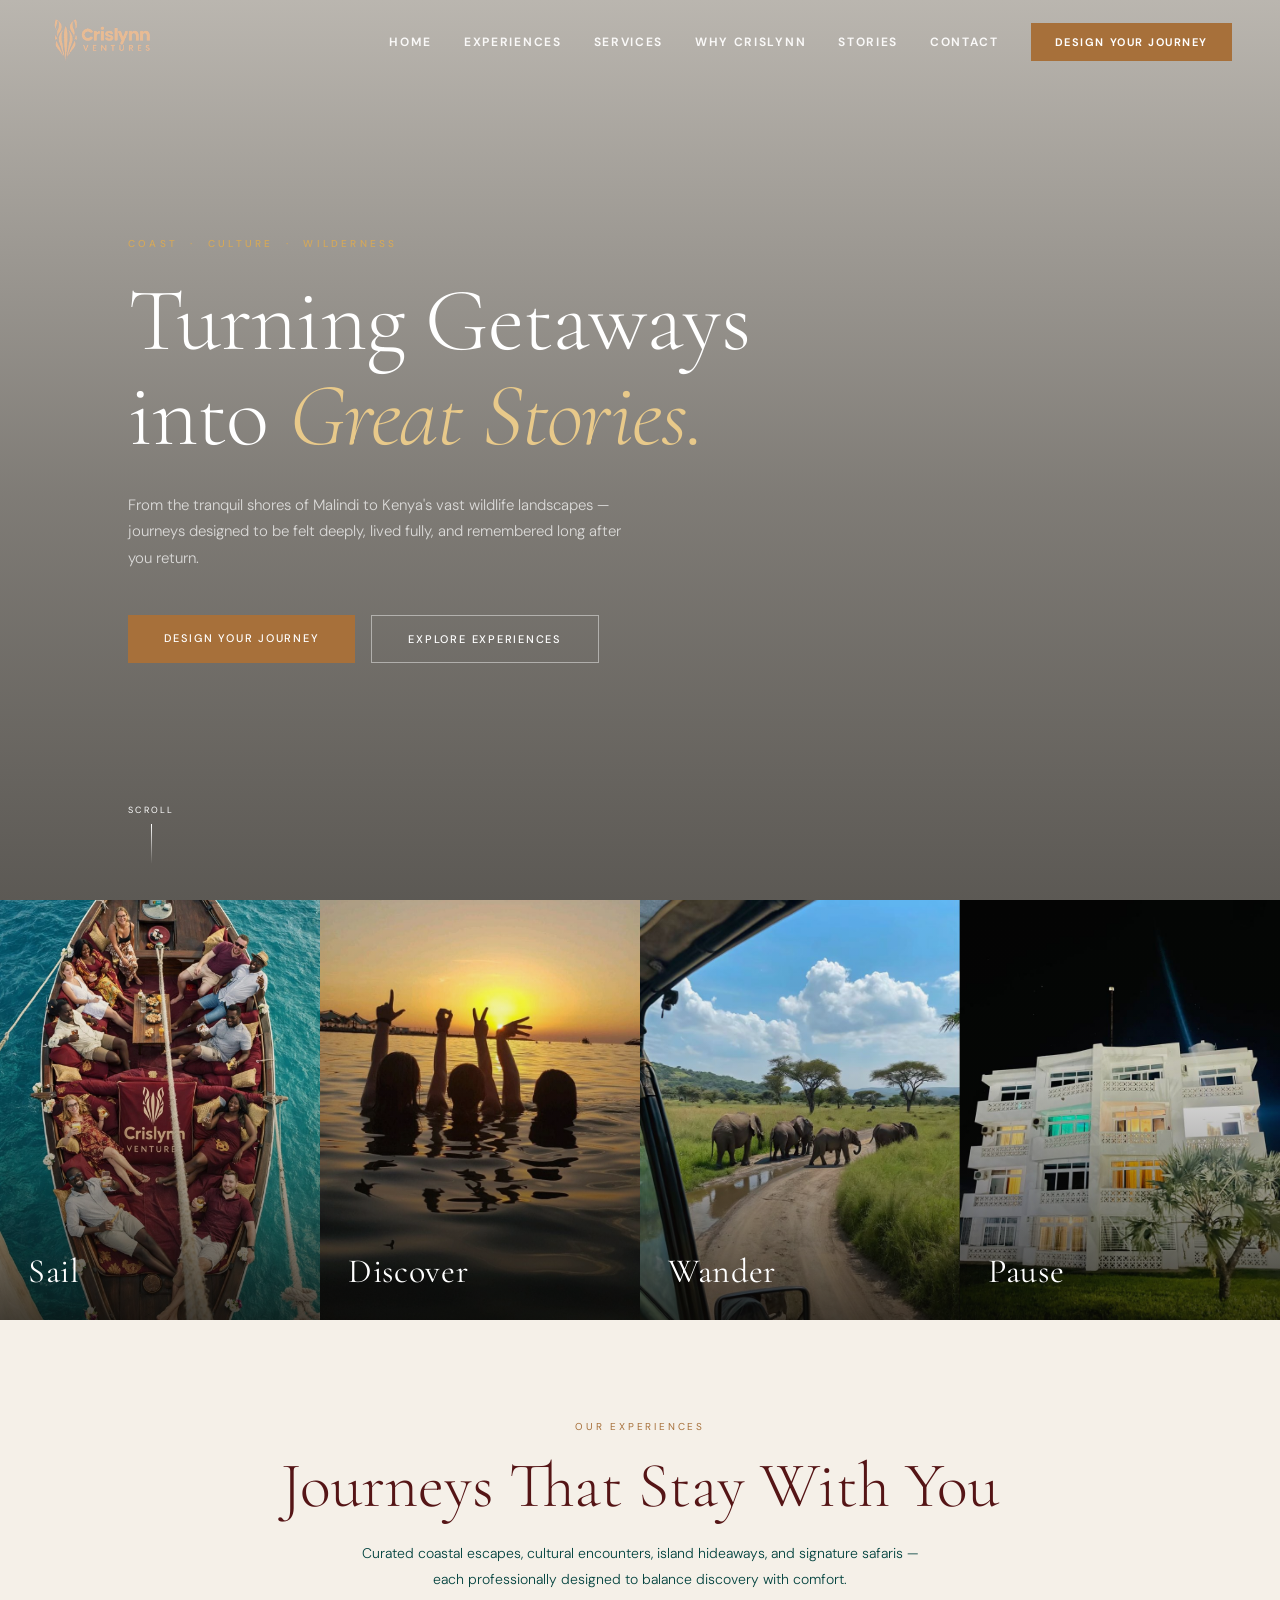
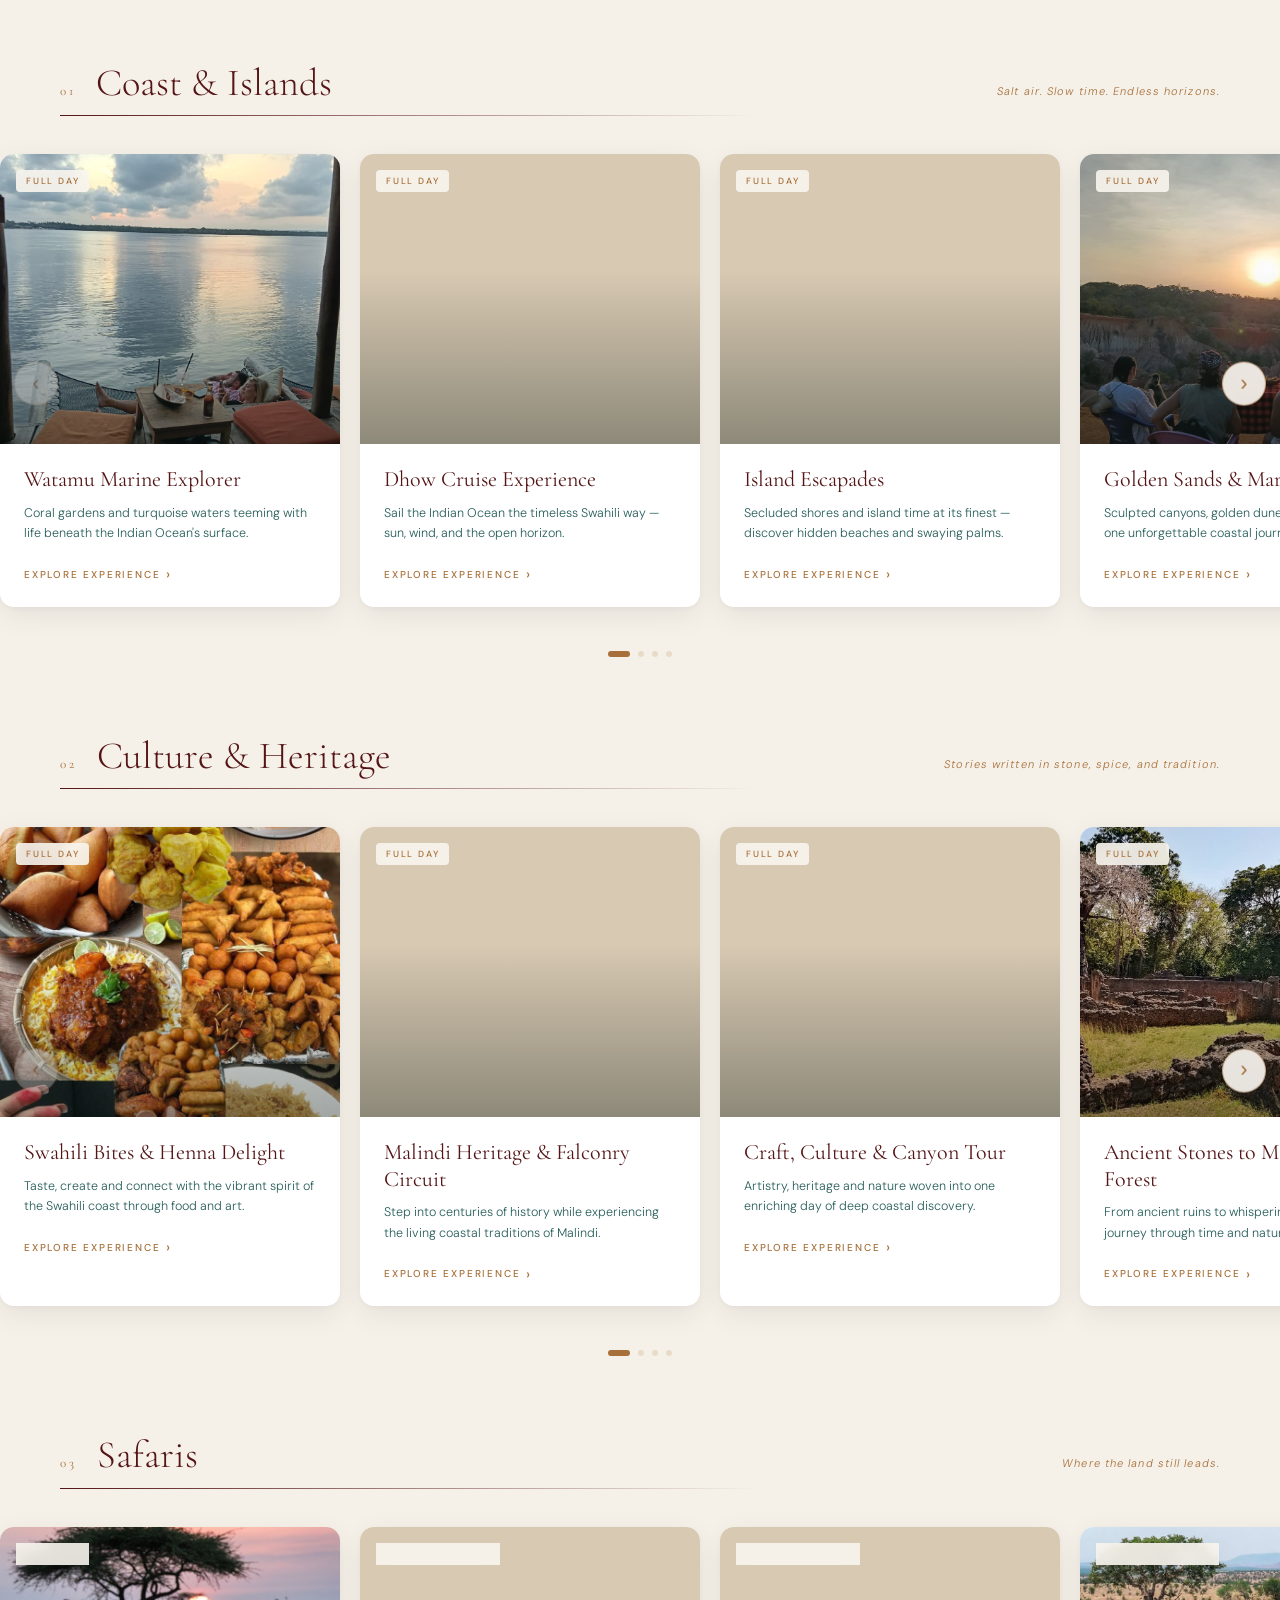
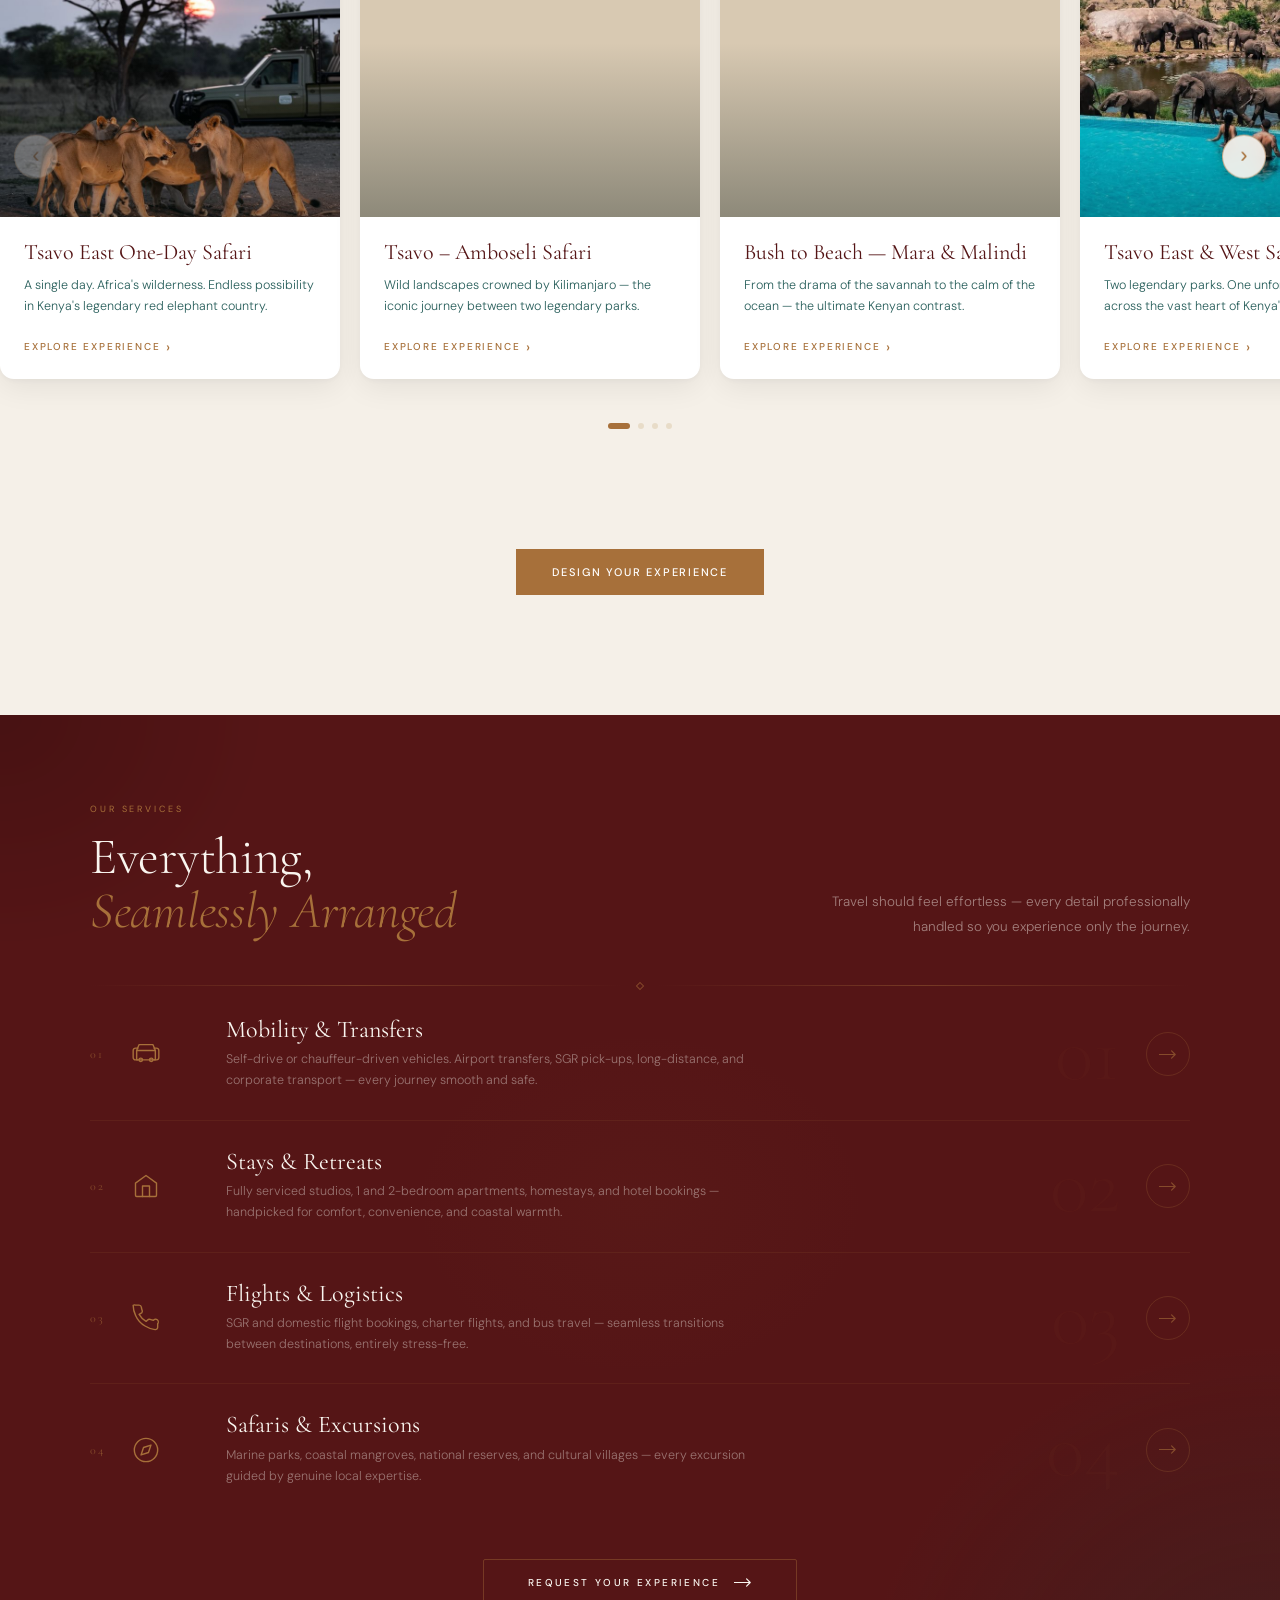
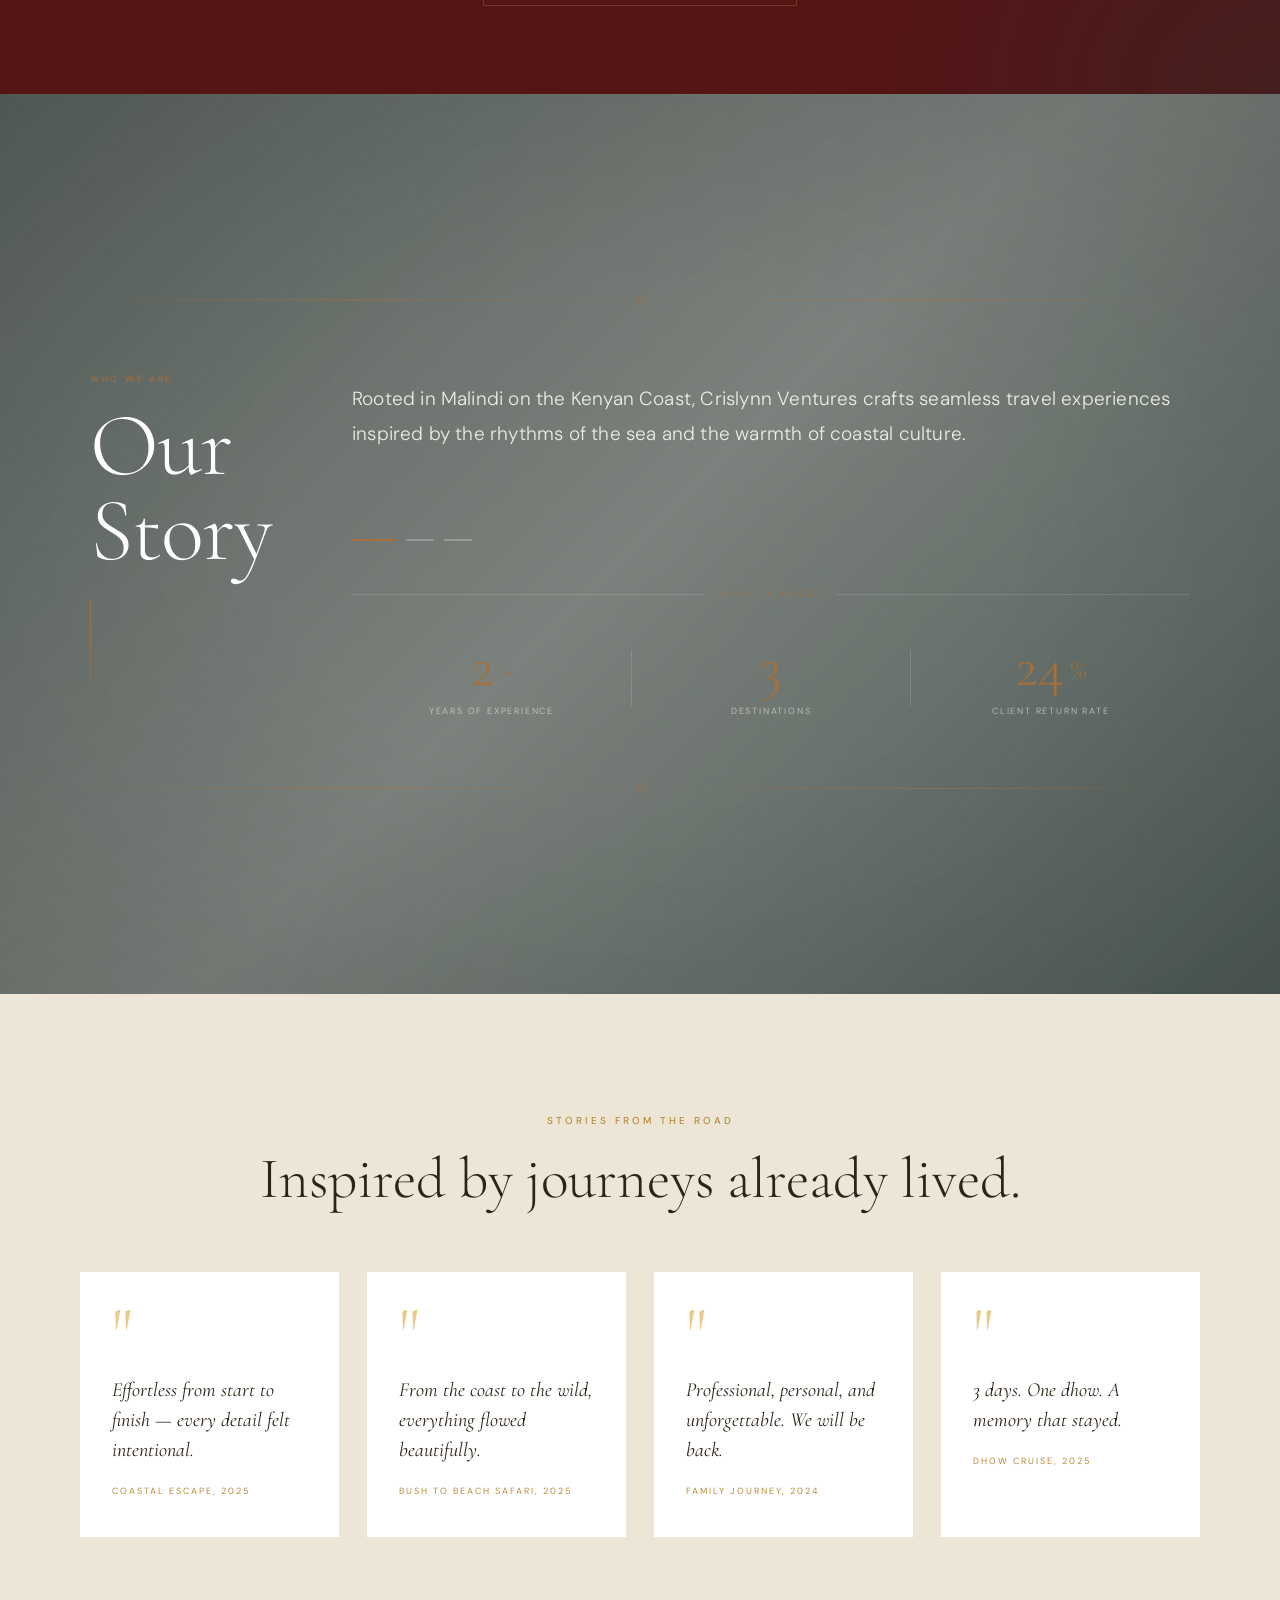
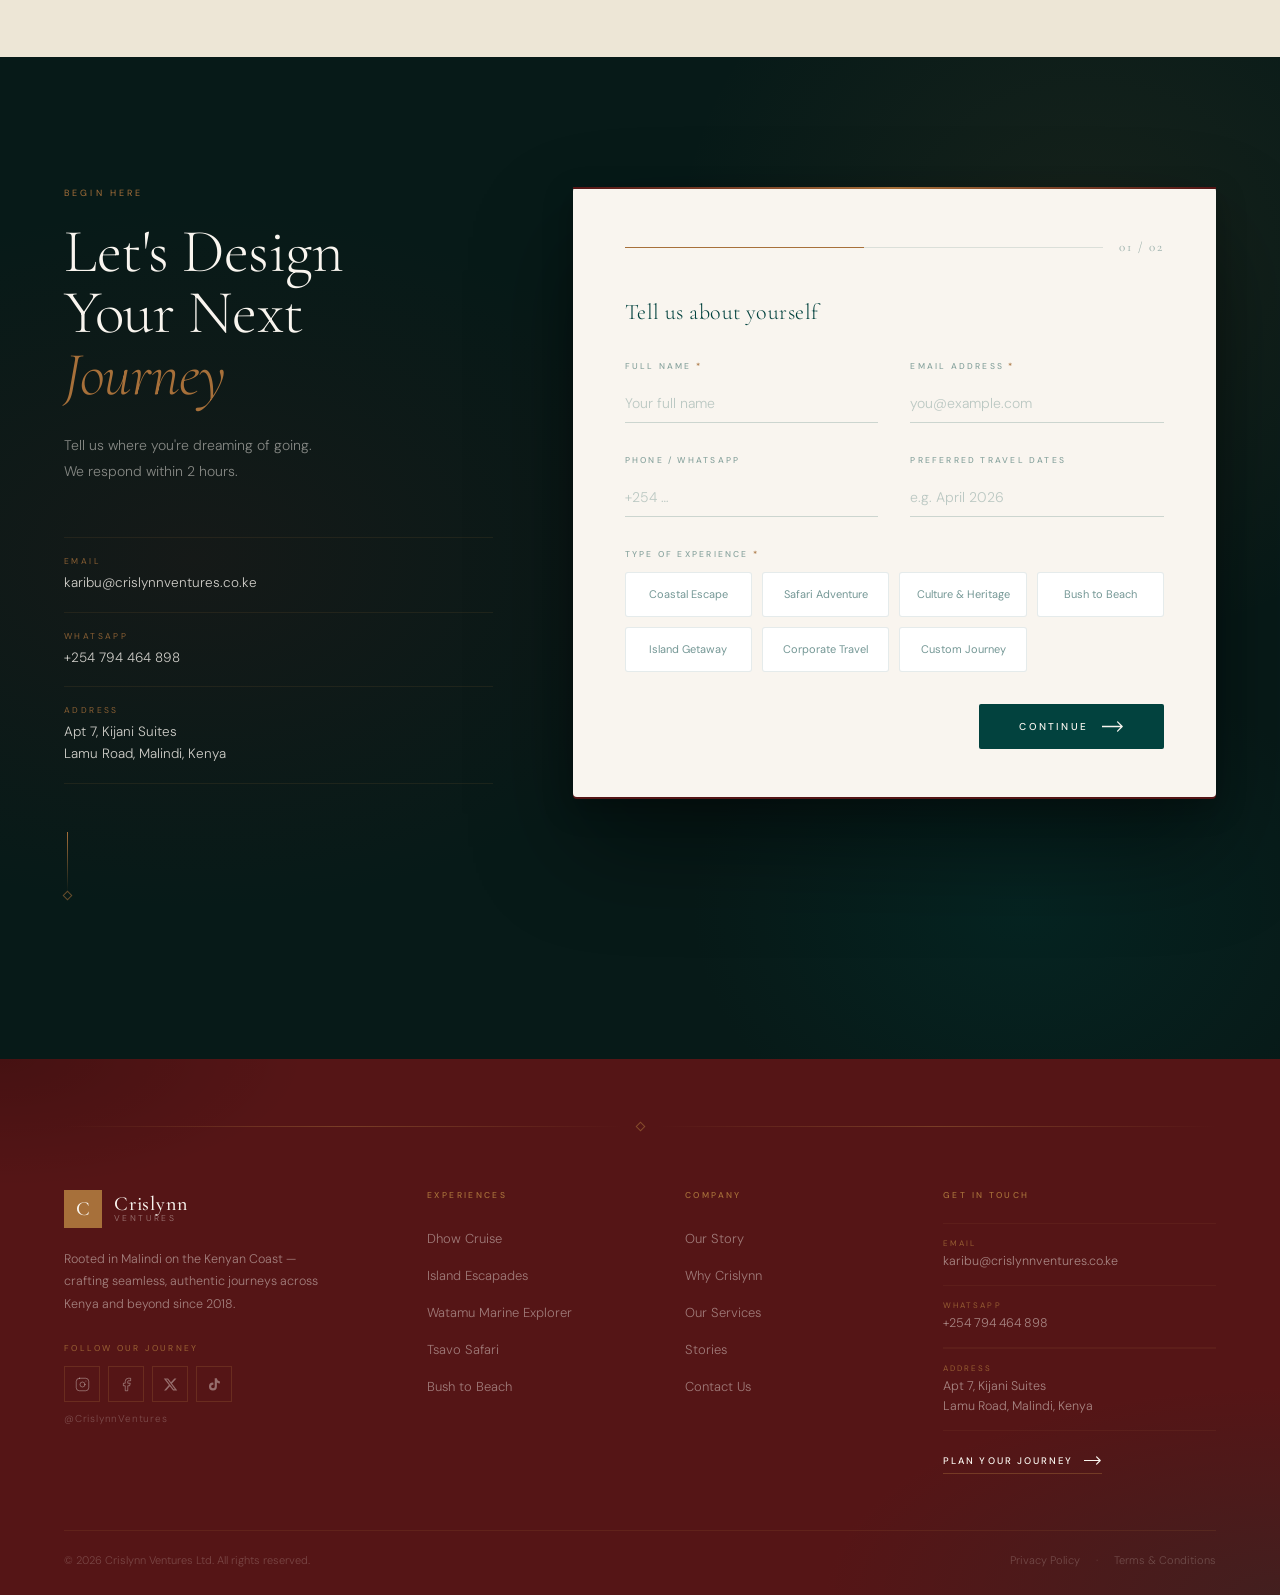
==== commit ea89d2dc: "Change Home link to point to #hero section" ====
--- a/index.html
+++ b/index.html
@@ -17,7 +17,7 @@
   <img src="images/Crislynn-logo.png" alt="Crislynn Ventures Logo">
   </div>
   <ul class="nav-links">
-    <li><a href="#home">Home</a></li>
+    <li><a href="#hero">Home</a></li>
     <li><a href="#experiences">Experiences</a></li>
     <li><a href="#services">Services</a></li>
     <li><a href="#about">Why Crislynn</a></li>
@@ -1080,4 +1080,4 @@
 
 <script src="main.js"></script>
 </body>
-</html>+</html>
